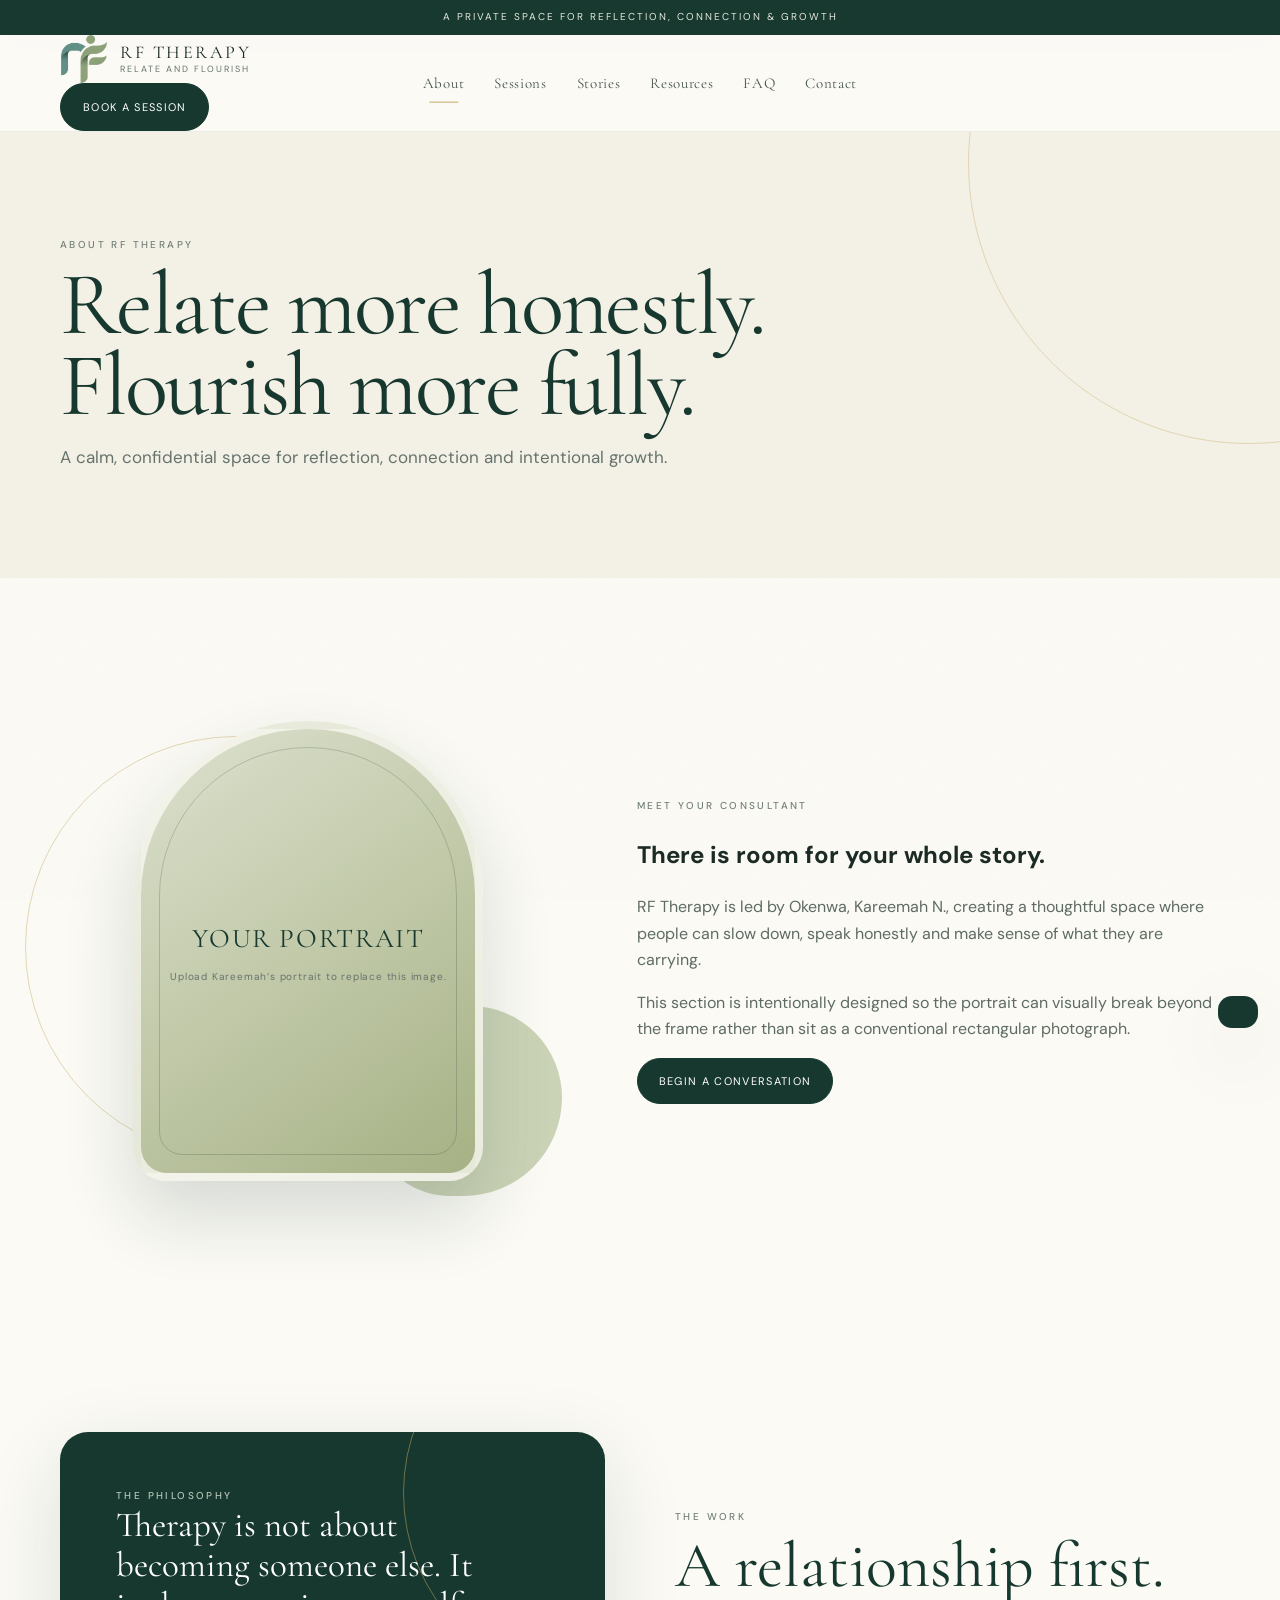
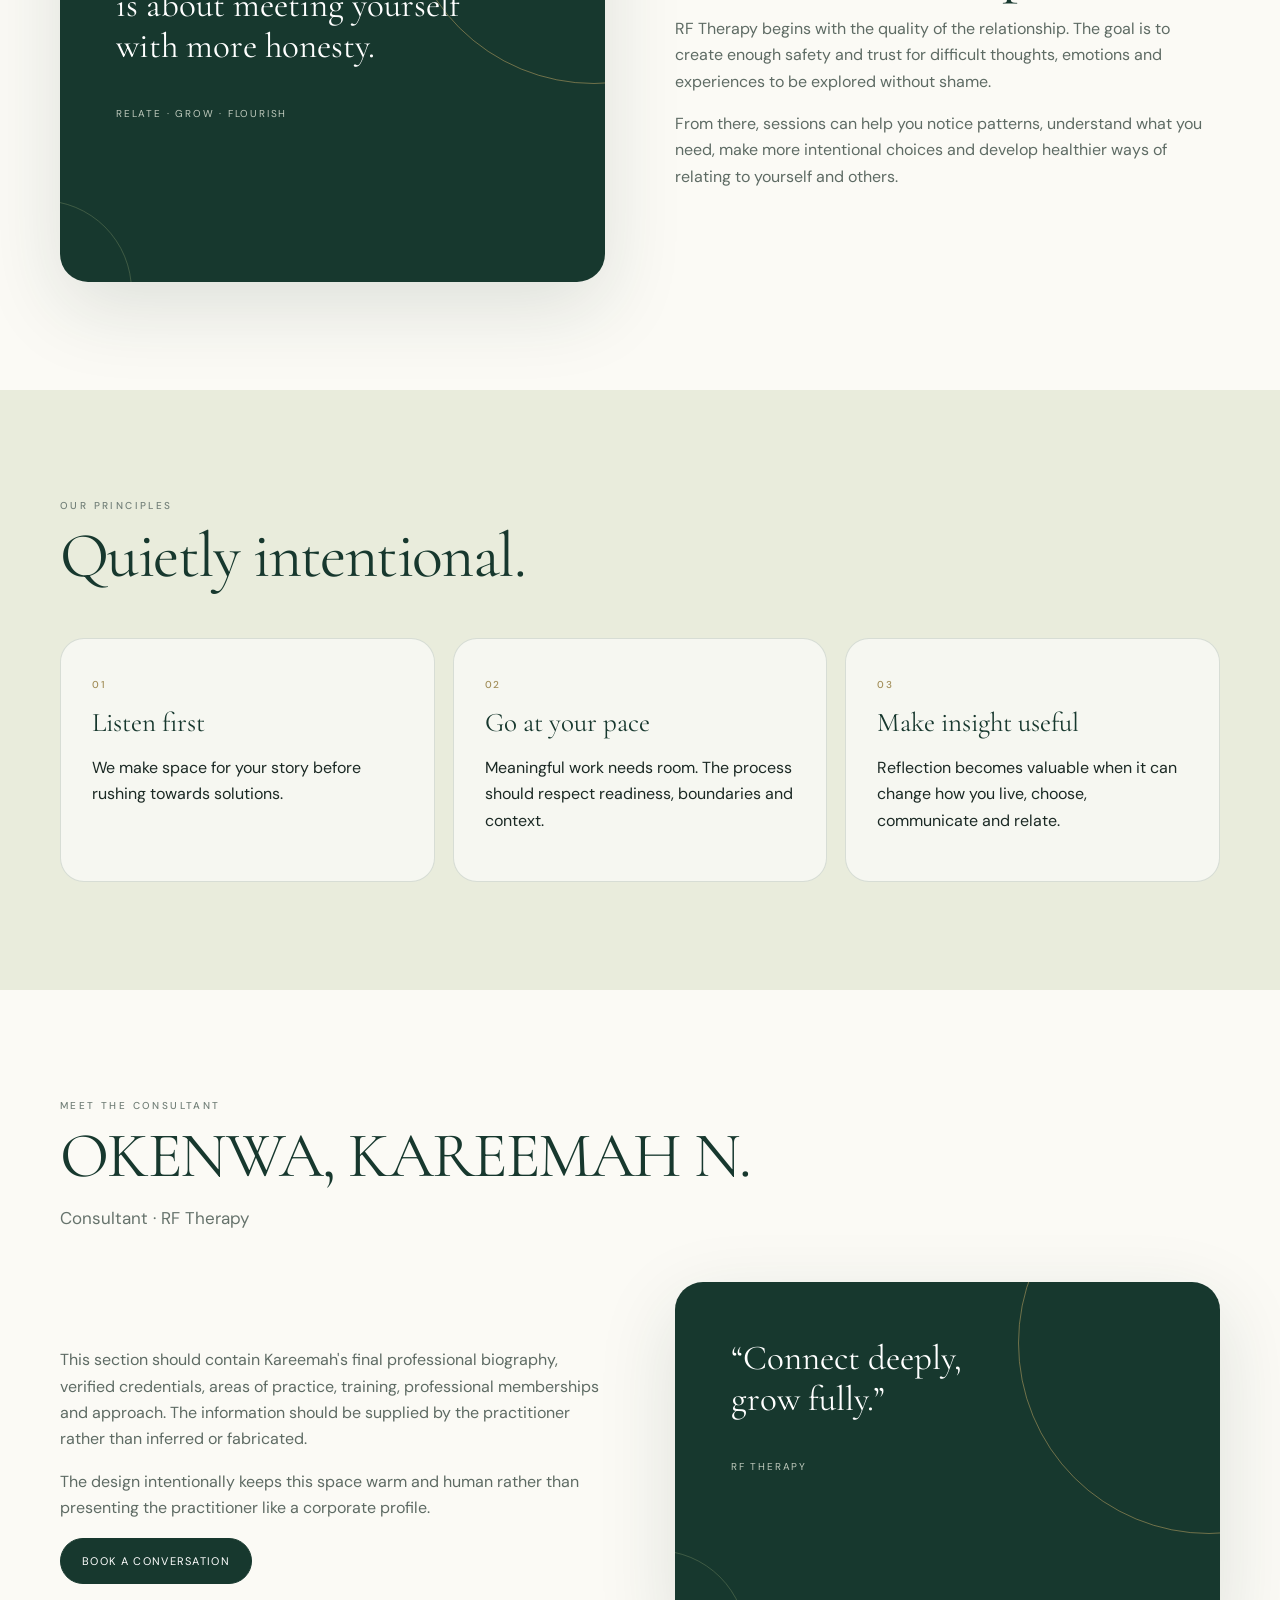
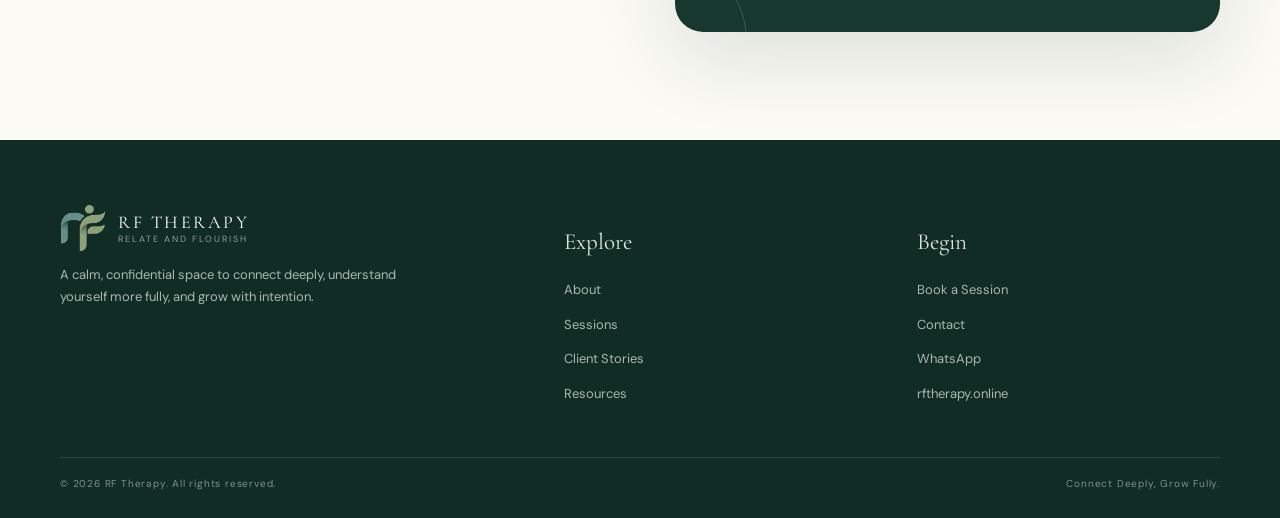
==== about.html @ 7dd2b364 "changed site from single page to multipage" ====
<!doctype html><html lang="en"><head><meta charset="utf-8"><meta name="viewport" content="width=device-width, initial-scale=1">
<meta name="description" content="RF Therapy — Relate & Flourish. A calm, confidential space to connect deeply and grow fully.">
<link rel="preconnect" href="https://fonts.googleapis.com"><link rel="preconnect" href="https://fonts.gstatic.com" crossorigin>
<link href="https://fonts.googleapis.com/css2?family=Cormorant+Garamond:wght@400;500;600&family=DM+Sans:wght@400;500;600&display=swap" rel="stylesheet">
<link rel="stylesheet" href="assets/styles.css"><title>About · RF Therapy</title></head><body><div class="announce">A private space for reflection, connection & growth</div>
<header class="site-header"><div class="wrap"><nav>
<a class="brand" href="index.html"><img src="assets/rf-mark.png" alt="RF Therapy mark"><div class="brand-copy">RF THERAPY<small>RELATE AND FLOURISH</small></div></a>
<div class="navlinks"><a href="about.html" class="active">About</a><a href="sessions.html" class="">Sessions</a><a href="stories.html" class="">Stories</a><a href="resources.html" class="">Resources</a><a href="faq.html" class="">FAQ</a><a href="contact.html" class="">Contact</a></div>
<a class="nav-cta" href="booking.html">Book a Session</a><button class="menu" onclick="document.getElementById('mobilePanel').classList.toggle('open')" aria-label="Menu">☰</button>
</nav></div><div class="mobile-panel" id="mobilePanel"><a href="about.html">About</a><a href="sessions.html">Sessions</a><a href="stories.html">Stories</a><a href="resources.html">Resources</a><a href="faq.html">FAQ</a><a href="contact.html">Contact</a><a href="booking.html"><strong>Book a Session →</strong></a></div></header>
<main>
<section class="page-hero"><div class="wrap"><div class="kicker">About RF Therapy</div><h1>Relate more honestly.<br>Flourish more fully.</h1><p>A calm, confidential space for reflection, connection and intentional growth.</p></div></section><section class="consultant-feature"><div class="wrap consultant-feature-grid"><div class="consultant-photo-wrap"><div class="consultant-photo-placeholder" aria-label="Consultant portrait placeholder"><div><span>YOUR PORTRAIT</span><small>Upload Kareemah’s portrait to replace this image.</small></div></div></div><div><div class="kicker">Meet your consultant</div><h2>There is room for your whole story.</h2><div class="bodycopy"><p>RF Therapy is led by Okenwa, Kareemah N., creating a thoughtful space where people can slow down, speak honestly and make sense of what they are carrying.</p><p>This section is intentionally designed so the portrait can visually break beyond the frame rather than sit as a conventional rectangular photograph.</p></div><a class="btn primary" href="booking.html">Begin a conversation</a></div></div></section>
<section><div class="wrap split"><div class="story-panel"><div class="kicker" style="color:#b8c5bb">The philosophy</div><div class="bigquote">Therapy is not about becoming someone else. It is about meeting yourself with more honesty.</div><div class="signature">RELATE · GROW · FLOURISH</div></div><div class="bodycopy"><div class="kicker">The work</div><h2 class="section-head" style="font:clamp(42px,5vw,64px)/.98 var(--serif);font-weight:400;color:var(--forest);margin:10px 0 18px">A relationship first.</h2><p>RF Therapy begins with the quality of the relationship. The goal is to create enough safety and trust for difficult thoughts, emotions and experiences to be explored without shame.</p><p>From there, sessions can help you notice patterns, understand what you need, make more intentional choices and develop healthier ways of relating to yourself and others.</p></div></div></section>
<section class="soft"><div class="wrap"><div class="section-head"><div class="kicker">Our principles</div><h2>Quietly intentional.</h2></div><div class="values"><div class="value"><span class="num">01</span><h3>Listen first</h3><p>We make space for your story before rushing towards solutions.</p></div><div class="value"><span class="num">02</span><h3>Go at your pace</h3><p>Meaningful work needs room. The process should respect readiness, boundaries and context.</p></div><div class="value"><span class="num">03</span><h3>Make insight useful</h3><p>Reflection becomes valuable when it can change how you live, choose, communicate and relate.</p></div></div></div></section>
<section><div class="wrap"><div class="section-head"><div class="kicker">Meet the consultant</div><h2>OKENWA, KAREEMAH N.</h2><p class="lead">Consultant · RF Therapy</p></div><div class="split"><div class="bodycopy"><p>This section should contain Kareemah's final professional biography, verified credentials, areas of practice, training, professional memberships and approach. The information should be supplied by the practitioner rather than inferred or fabricated.</p><p>The design intentionally keeps this space warm and human rather than presenting the practitioner like a corporate profile.</p><a class="btn primary" href="booking.html">Book a Conversation</a></div><div class="story-panel" style="min-height:350px"><div class="bigquote">“Connect deeply,<br>grow fully.”</div><div class="signature">RF THERAPY</div></div></div></div></section>
</main><footer class="footer"><div class="wrap footer-grid">
<div><a class="brand" href="index.html"><img src="assets/rf-mark.png" alt="" style="width:46px;height:46px"><div class="brand-copy">RF THERAPY<small>RELATE AND FLOURISH</small></div></a><p style="max-width:340px">A calm, confidential space to connect deeply, understand yourself more fully, and grow with intention.</p></div>
<div><h3>Explore</h3><p><a href="about.html">About</a></p><p><a href="sessions.html">Sessions</a></p><p><a href="stories.html">Client Stories</a></p><p><a href="resources.html">Resources</a></p></div>
<div><h3>Begin</h3><p><a href="booking.html">Book a Session</a></p><p><a href="contact.html">Contact</a></p><p><a href="https://wa.me/2348144134768">WhatsApp</a></p><p><a href="https://rftherapy.online">rftherapy.online</a></p></div>
</div><div class="wrap bottom"><span>© 2026 RF Therapy. All rights reserved.</span><span>Connect Deeply, Grow Fully.</span></div></footer>
<div class="toast" id="toast"></div>
<script>
function notify(msg){const t=document.getElementById('toast');t.textContent=msg;t.classList.add('show');setTimeout(()=>t.classList.remove('show'),5500)}
</script></body></html>
---- assets/styles.css ----
:root{
 --forest:#17382e; --forest-2:#234a3d; --teal:#4f938c; --olive:#9cab78; --olive-deep:#7f9163;
 --cream:#f3f0e6; --paper:#fbfaf5; --ink:#1b2924; --muted:#66736c; --gold:#c7aa67;
 --line:rgba(23,56,46,.14); --serif:"Cormorant Garamond", Georgia, serif;
 --sans:Inter, ui-sans-serif, system-ui, -apple-system, BlinkMacSystemFont,"Segoe UI",sans-serif;
 --shadow:0 25px 80px rgba(23,56,46,.13); --radius:28px;
}
*{box-sizing:border-box} html{scroll-behavior:smooth}
body{margin:0;background:var(--paper);color:var(--ink);font-family:var(--sans);line-height:1.65}
body:before{content:"";position:fixed;inset:0;pointer-events:none;opacity:.04;background-image:url("data:image/svg+xml,%3Csvg width='120' height='120' viewBox='0 0 120 120' xmlns='http://www.w3.org/2000/svg'%3E%3Cfilter id='n'%3E%3CfeTurbulence type='fractalNoise' baseFrequency='.75' numOctaves='2' stitchTiles='stitch'/%3E%3C/filter%3E%3Crect width='100%25' height='100%25' filter='url(%23n)' opacity='.55'/%3E%3C/svg%3E")}
a{color:inherit;text-decoration:none}.wrap{width:min(1160px,92%);margin:auto}
.announce{background:var(--forest);color:#e6eadf;text-align:center;font-size:10px;letter-spacing:.2em;text-transform:uppercase;padding:9px}
.site-header{position:sticky;top:0;z-index:50;background:rgba(251,250,245,.9);backdrop-filter:blur(18px);border-bottom:1px solid rgba(23,56,46,.07)}
.nav{height:78px;display:flex;align-items:center;justify-content:space-between;gap:30px}
.brand{display:flex;align-items:center;gap:12px}.brand img{width:45px;height:45px;object-fit:contain}.brand-copy{font-family:var(--serif);font-size:16px;letter-spacing:.16em;white-space:nowrap}.brand-copy small{display:block;font-family:var(--sans);font-size:9px;letter-spacing:.18em;color:var(--muted);margin-top:2px}
.navlinks{display:flex;align-items:center;gap:27px;font-size:12px;color:#516059}.navlinks a:hover{color:var(--forest)}
.nav-cta,.btn{display:inline-flex;align-items:center;justify-content:center;border-radius:999px;padding:13px 21px;font-size:11px;letter-spacing:.12em;text-transform:uppercase;transition:.25s}
.nav-cta,.btn.primary{background:var(--forest);color:#fff;border:1px solid var(--forest)}.btn.secondary{border:1px solid var(--forest);color:var(--forest)}
.btn.whatsapp{border:1px solid rgba(23,56,46,.3);background:#e6ead8;color:var(--forest)}
.btn:hover,.nav-cta:hover{transform:translateY(-2px);box-shadow:0 12px 28px rgba(23,56,46,.13)}
.menu{display:none;border:0;background:transparent;font-size:25px;color:var(--forest)}
.hero{min-height:760px;background:var(--cream);position:relative;overflow:hidden;display:flex;align-items:center}
.hero:before{content:"";position:absolute;width:700px;height:700px;border:1px solid rgba(199,170,103,.5);border-radius:50%;right:-260px;top:-220px}
.hero:after{content:"";position:absolute;width:540px;height:230px;border:1px solid rgba(127,145,99,.32);border-radius:50%;left:-290px;bottom:-120px;transform:rotate(-16deg)}
.hero-grid{display:grid;grid-template-columns:1fr .95fr;gap:75px;align-items:center;position:relative;z-index:2}
.eyebrow,.kicker{font-size:10px;letter-spacing:.24em;text-transform:uppercase;color:#738079}
.hero h1{font:clamp(62px,7vw,102px)/.88 var(--serif);font-weight:400;letter-spacing:-.055em;color:var(--forest);margin:18px 0 25px}
.hero p{max-width:580px;font-size:17px;color:#5e6a64;margin-bottom:30px}
.actions{display:flex;flex-wrap:wrap;gap:12px}.micro{font-size:11px;color:#7a857f;margin-top:17px}
.hero-visual{min-height:540px;position:relative;display:grid;place-items:center}
.hero-orb{width:min(490px,80vw);aspect-ratio:1;border-radius:50%;background:radial-gradient(circle at 34% 28%,#dfe4ce,#a6b183 70%,#899b6c);box-shadow:var(--shadow);position:relative}
.hero-orb:before{content:"";position:absolute;inset:32px;border:1px solid rgba(23,56,46,.25);border-radius:50%}
.hero-orb img{position:absolute;width:50%;height:55%;object-fit:contain;left:24%;top:22%;filter:drop-shadow(0 15px 18px rgba(23,56,46,.08))}
.hero-leaf{position:absolute;width:220px;right:2%;bottom:3%;opacity:.82}
.hero-leaf path{fill:none;stroke:var(--gold);stroke-width:1.15;stroke-linecap:round}
section{padding:108px 0}.soft{background:#e9ecdc}.dark{background:var(--forest);color:#fff}.section-head{max-width:720px;margin-bottom:50px}.section-head h2{font:clamp(42px,5vw,64px)/.98 var(--serif);font-weight:400;color:var(--forest);letter-spacing:-.035em;margin:10px 0 17px}.dark h2{color:#fff}.lead{font-size:17px;color:var(--muted)}
.split{display:grid;grid-template-columns:1fr 1fr;gap:70px;align-items:center}.story-panel{background:var(--forest);color:white;border-radius:var(--radius);padding:56px;min-height:450px;position:relative;overflow:hidden;box-shadow:var(--shadow)}
.story-panel:before{content:"";position:absolute;width:380px;height:380px;border:1px solid rgba(199,170,103,.5);border-radius:50%;right:-180px;top:-130px}.story-panel:after{content:"";position:absolute;width:180px;height:180px;border:1px solid rgba(155,172,120,.3);border-radius:50%;left:-110px;bottom:-100px}
.story-panel .bigquote{font:35px/1.15 var(--serif);max-width:500px;position:relative;z-index:2}.signature{margin-top:40px;font-size:10px;letter-spacing:.18em;text-transform:uppercase;color:#bfcabd}
.bodycopy p{color:#5e6b64}.bodycopy strong{color:var(--forest)}
.values,.cards,.stories,.resource-grid{display:grid;grid-template-columns:repeat(3,1fr);gap:18px}.value,.card,.resource{padding:31px;border:1px solid var(--line);border-radius:24px;background:rgba(255,255,255,.6)}.value h3,.card h3,.resource h3{font:27px var(--serif);font-weight:400;color:var(--forest);margin:10px 0 8px}.num{font-size:10px;letter-spacing:.18em;color:#a28e59}
.card{background:#fff;min-height:280px;transition:.25s}.card:hover,.resource:hover{transform:translateY(-4px);box-shadow:var(--shadow)}.card p,.resource p{font-size:14px;color:var(--muted)}.arrow{color:#9a8650;font-size:19px}
.process{display:grid;grid-template-columns:repeat(4,1fr);gap:25px}.step{border-top:1px solid var(--line);padding-top:20px}.step h3{font:25px var(--serif);color:var(--forest);margin:12px 0 6px}.step p{font-size:14px;color:var(--muted)}
.stories{grid-template-columns:1fr 1fr}.testimonial{background:var(--cream);padding:38px;border-radius:25px}.testimonial p{font:23px/1.35 var(--serif);color:var(--forest)}.testimonial small{font-size:10px;letter-spacing:.13em;text-transform:uppercase;color:#78847c}
.booking{display:grid;grid-template-columns:.85fr 1.15fr;gap:65px;background:var(--forest);border-radius:34px;padding:60px;overflow:hidden;position:relative}.booking:after{content:"";position:absolute;width:430px;height:430px;border:1px solid rgba(199,170,103,.32);border-radius:50%;right:-220px;bottom:-260px}.booking h2{color:white;font:clamp(42px,5vw,62px)/.98 var(--serif);font-weight:400;margin:12px 0 18px}.booking p{color:#c6d0c8}.form{display:grid;grid-template-columns:1fr 1fr;gap:13px;position:relative;z-index:2}.form label{font-size:9px;letter-spacing:.14em;text-transform:uppercase;color:#c7d0c7}.form .full{grid-column:1/-1}.form input,.form select,.form textarea{width:100%;margin-top:7px;border:0;border-radius:12px;background:#f6f3e8;padding:13px;color:var(--ink);font:14px var(--sans);outline:0}.form textarea{min-height:105px;resize:vertical}.form button{border:0;background:#c8b173;color:var(--forest);padding:14px 20px;border-radius:999px;text-transform:uppercase;letter-spacing:.1em;font-weight:700;cursor:pointer}.consent{font-size:10px!important;color:#94a59a!important;margin-top:10px}
.faq{max-width:850px}.faq details{border-top:1px solid var(--line);padding:21px 0}.faq details:last-child{border-bottom:1px solid var(--line)}summary{list-style:none;cursor:pointer;font:23px var(--serif);color:var(--forest)}summary::-webkit-details-marker{display:none}.faq p{color:var(--muted);max-width:720px}
.contact-grid{display:grid;grid-template-columns:1fr 1fr;gap:18px}.contact-card{background:#fff;padding:38px;border:1px solid var(--line);border-radius:24px}.contact-card h3{font:28px var(--serif);font-weight:400;color:var(--forest);margin:0 0 10px}.contact-card p{color:var(--muted)}
.footer{background:#102c24;color:#dfe6db;padding:65px 0 25px}.footer-grid{display:grid;grid-template-columns:1.5fr 1fr 1fr;gap:50px}.footer h3{font:23px var(--serif);font-weight:400}.footer p,.footer a{color:#aab8ae;font-size:13px}.footer .brand-copy{color:#fff}.footer .brand-copy small{color:#8e9f94}.bottom{border-top:1px solid rgba(255,255,255,.12);margin-top:40px;padding-top:18px;display:flex;justify-content:space-between;font-size:10px;letter-spacing:.08em;color:#819188}
.page-hero{background:var(--cream);padding:105px 0 90px;position:relative;overflow:hidden}.page-hero:after{content:"";position:absolute;width:560px;height:560px;border:1px solid rgba(199,170,103,.4);border-radius:50%;right:-250px;top:-250px}.page-hero h1{font:clamp(55px,7vw,92px)/.9 var(--serif);font-weight:400;color:var(--forest);max-width:900px;margin:12px 0}.page-hero p{max-width:650px;color:var(--muted);font-size:17px}
.resource-hero{background:var(--forest);color:white;padding:90px 0}.resource-hero h1{font:clamp(52px,6vw,82px)/.92 var(--serif);font-weight:400;margin:10px 0}.resource-hero p{color:#c6d1c9;max-width:650px}
.resource{background:#fff}.resource .tag{font-size:9px;letter-spacing:.16em;text-transform:uppercase;color:#8b7a4e}
.legal{max-width:820px}.legal h2{font:34px var(--serif);color:var(--forest);font-weight:400;margin-top:42px}.legal p,.legal li{color:var(--muted)}
.toast{position:fixed;right:22px;bottom:22px;background:var(--forest);color:white;padding:16px 20px;border-radius:14px;box-shadow:var(--shadow);transform:translateY(150px);transition:.3s;z-index:100;font-size:12px}.toast.show{transform:translateY(0)}
.mobile-panel{display:none}
@media(max-width:900px){
 .navlinks,.nav-cta{display:none}.menu{display:block}.nav{height:70px}.mobile-panel{position:absolute;top:70px;left:0;right:0;background:var(--paper);border-bottom:1px solid var(--line);padding:20px 4%;display:none}.mobile-panel.open{display:grid}.mobile-panel a{padding:12px 0;border-bottom:1px solid var(--line);font-size:13px}
 .hero{min-height:auto;padding:78px 0}.hero-grid,.split,.booking,.contact-grid{grid-template-columns:1fr}.hero-visual{min-height:430px}.values,.cards,.resource-grid{grid-template-columns:1fr}.process{grid-template-columns:1fr 1fr}.stories{grid-template-columns:1fr}.footer-grid{grid-template-columns:1fr}.form{grid-template-columns:1fr}.form .full{grid-column:auto}.booking{padding:38px 25px}.bottom{display:block}.bottom span{display:block;margin-top:8px}
}
@media(max-width:560px){section{padding:80px 0}.hero h1{font-size:58px}.hero-orb{width:330px}.process{grid-template-columns:1fr}.story-panel{padding:35px}.story-panel .bigquote{font-size:29px}.page-hero{padding:75px 0}.brand-copy{font-size:14px}.brand img{width:40px;height:40px}}


/* RF THERAPY — premium navigation and responsive refinement */
:root{
 --serif:"Cormorant Garamond", Georgia, serif;
 --sans:"DM Sans", Inter, ui-sans-serif, system-ui, sans-serif;
}
.site-header{z-index:100}
.nav{position:relative;height:84px;min-width:0}
.brand{flex:0 0 auto;position:relative;z-index:3}
.brand img{width:48px;height:48px}
.brand-copy{font-size:18px;letter-spacing:.14em;line-height:.9}
.brand-copy small{font-size:9px;letter-spacing:.22em;margin-top:5px}
.navlinks{position:absolute;left:50%;top:50%;transform:translate(-50%,-50%);display:flex;align-items:center;justify-content:center;gap:30px;white-space:nowrap;font-family:var(--serif);font-size:15px;letter-spacing:.045em;color:#46554e}
.navlinks a{position:relative;padding:8px 0;transition:color .2s ease}
.navlinks a:after{content:"";position:absolute;left:50%;bottom:0;width:0;height:1px;background:var(--gold);transform:translateX(-50%);transition:width .25s ease}
.navlinks a:hover:after,.navlinks a.active:after{width:70%}
.nav-cta,.btn{font-family:var(--sans)}
.nav-cta{margin-left:auto;position:relative;z-index:3;padding:14px 22px;font-size:11px}
.menu{position:relative;z-index:4}
.mobile-panel{font-family:var(--serif);font-size:18px;letter-spacing:.03em}
.mobile-panel a{font-size:17px}
.mobile-panel strong{font-family:var(--sans);font-size:11px;letter-spacing:.12em;text-transform:uppercase}

/* More editorial luxury without sacrificing readability */
.hero h1,.section-head h2,.booking h2,.page-hero h1,.resource-hero h1,.story-panel .bigquote,.value h3,.card h3,.resource h3,.step h3,.testimonial p,.faq summary,.contact-card h3,.footer h3{font-kerning:normal;text-wrap:balance}
.section-head h2,.page-hero h1,.resource-hero h1{letter-spacing:-.025em}
.kicker,.eyebrow,.num,.tag{font-family:var(--sans);font-weight:500}

@media(max-width:1050px) and (min-width:901px){
 .wrap{width:min(94%,1160px)}
 .navlinks{gap:19px;font-size:14px}
 .nav-cta{padding:12px 17px}
 .brand-copy{font-size:16px}
}
@media(max-width:900px){
 .nav{height:72px}
 .navlinks,.nav-cta{display:none}
 .brand img{width:43px;height:43px}
 .brand-copy{font-size:16px}
 .brand-copy small{font-size:8px}
 .menu{display:block;width:42px;height:42px;border:1px solid var(--line);border-radius:50%;font-size:0}
 .menu:before{content:"";display:block;width:16px;height:1px;background:var(--forest);margin:0 auto 5px;box-shadow:0 5px 0 var(--forest)}
 .mobile-panel{top:72px;padding:14px 5%;box-shadow:0 18px 35px rgba(23,56,46,.09)}
 .mobile-panel.open{display:grid;gap:0}
 .mobile-panel a{padding:15px 4px}
 .mobile-panel a:last-child{margin-top:8px;border:1px solid var(--forest);border-radius:999px;text-align:center;padding:13px}
 .hero{min-height:auto;padding:78px 0 70px}
 .hero-grid,.split,.booking,.contact-grid{grid-template-columns:1fr;gap:42px}
 .hero-visual{min-height:400px;order:2}
 .hero-orb{width:min(430px,82vw)}
 .values,.cards,.resource-grid{grid-template-columns:1fr 1fr}
 .process{grid-template-columns:1fr 1fr}
 .footer-grid{grid-template-columns:1fr 1fr}
}
@media(max-width:620px){
 .wrap{width:90%}
 section{padding:78px 0}
 .announce{font-size:8px;letter-spacing:.16em;padding:8px 12px}
 .hero{padding:65px 0 60px}
 .hero h1{font-size:clamp(54px,16vw,76px)}
 .hero p{font-size:16px}
 .actions{flex-direction:column;align-items:stretch}.actions .btn{text-align:center}
 .hero-visual{min-height:340px}.hero-orb{width:min(330px,82vw)}.hero-leaf{width:150px}
 .values,.cards,.resource-grid,.process,.stories,.footer-grid{grid-template-columns:1fr}
 .story-panel{padding:34px;min-height:380px}.story-panel .bigquote{font-size:29px}
 .booking{padding:36px 25px;border-radius:26px}.form{grid-template-columns:1fr}.form .full{grid-column:auto}
 .page-hero{padding:70px 0}.page-hero h1,.resource-hero h1{font-size:clamp(52px,15vw,72px)}
 .section-head h2{font-size:clamp(40px,12vw,56px)}
 .contact-card{padding:30px}
 .bottom{display:block}.bottom span{display:block;margin-top:8px}
}
@media(max-width:390px){.brand-copy{font-size:14px}.brand-copy small{font-size:7px}.brand img{width:39px;height:39px}.nav{height:66px}.mobile-panel{top:66px}}

.consultant-feature{background:var(--paper);overflow:hidden}
.consultant-feature-grid{display:grid;grid-template-columns:.92fr 1.08fr;gap:80px;align-items:center}
.consultant-photo-wrap{position:relative;min-height:530px;display:flex;align-items:center;justify-content:center}
.consultant-photo-wrap:before{content:"";position:absolute;width:420px;height:420px;border:1px solid rgba(199,170,103,.45);border-radius:50%;left:-35px;top:50px}
.consultant-photo-wrap:after{content:"";position:absolute;width:190px;height:190px;background:var(--olive);border-radius:48% 52% 56% 44%;right:-5px;bottom:20px;opacity:.5}
.consultant-photo-placeholder{width:min(350px,78%);height:460px;border-radius:180px 180px 35px 35px;background:linear-gradient(145deg,#dce1ce,#a6b184);box-shadow:0 35px 70px rgba(23,56,46,.16);position:relative;z-index:2;display:grid;place-items:center;overflow:hidden;border:8px solid rgba(251,250,245,.75)}
.consultant-photo-placeholder:before{content:"";position:absolute;inset:18px;border:1px solid rgba(23,56,46,.2);border-radius:160px 160px 25px 25px}
.consultant-photo-placeholder div{position:relative;text-align:center;color:var(--forest);padding:25px}.consultant-photo-placeholder span{display:block;font-family:var(--serif);font-size:27px;letter-spacing:.06em}.consultant-photo-placeholder small{display:block;font-size:10px;letter-spacing:.08em;color:#66736c;margin-top:8px}
@media(max-width:900px){.consultant-feature-grid{grid-template-columns:1fr;gap:35px}.consultant-photo-wrap{min-height:470px}.consultant-photo-placeholder{height:430px}}
@media(max-width:620px){.consultant-photo-wrap{min-height:410px}.consultant-photo-placeholder{height:390px;width:72%}.consultant-photo-wrap:before{width:320px;height:320px;left:-50px;top:35px}}
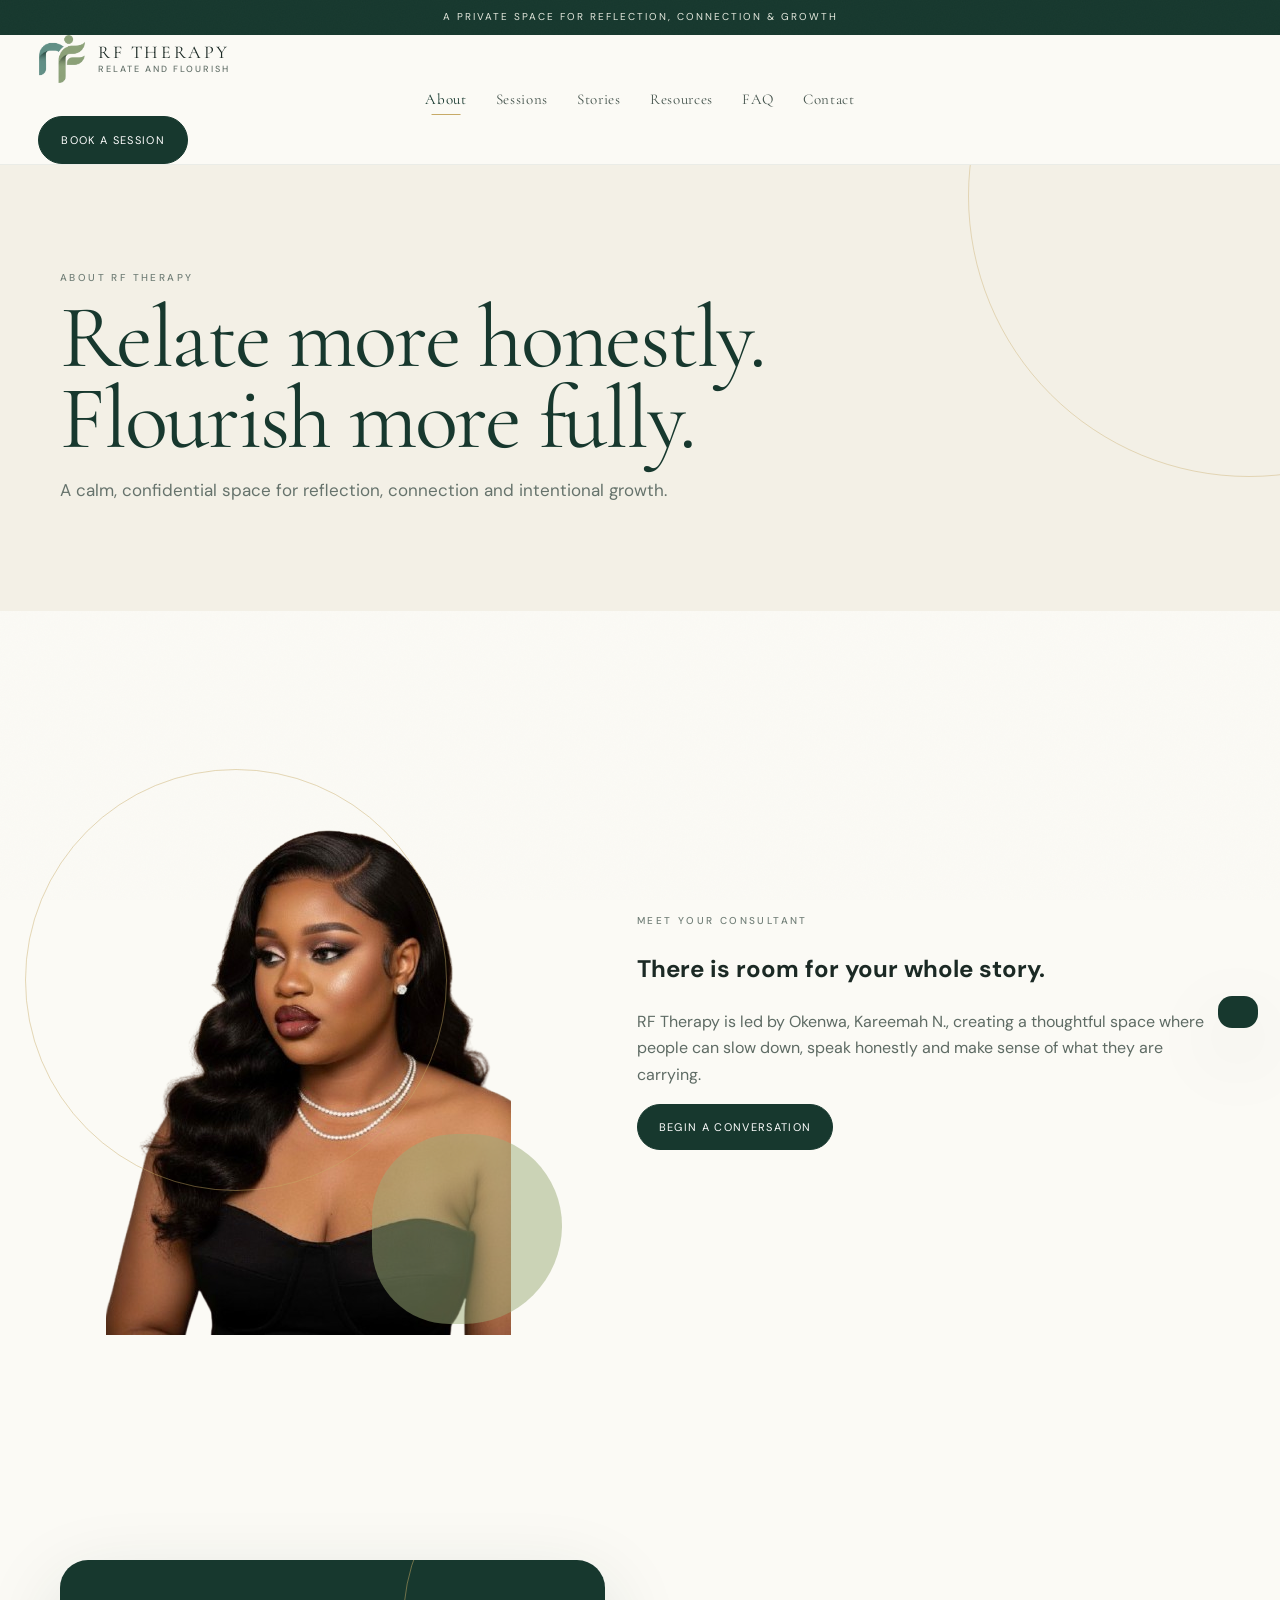
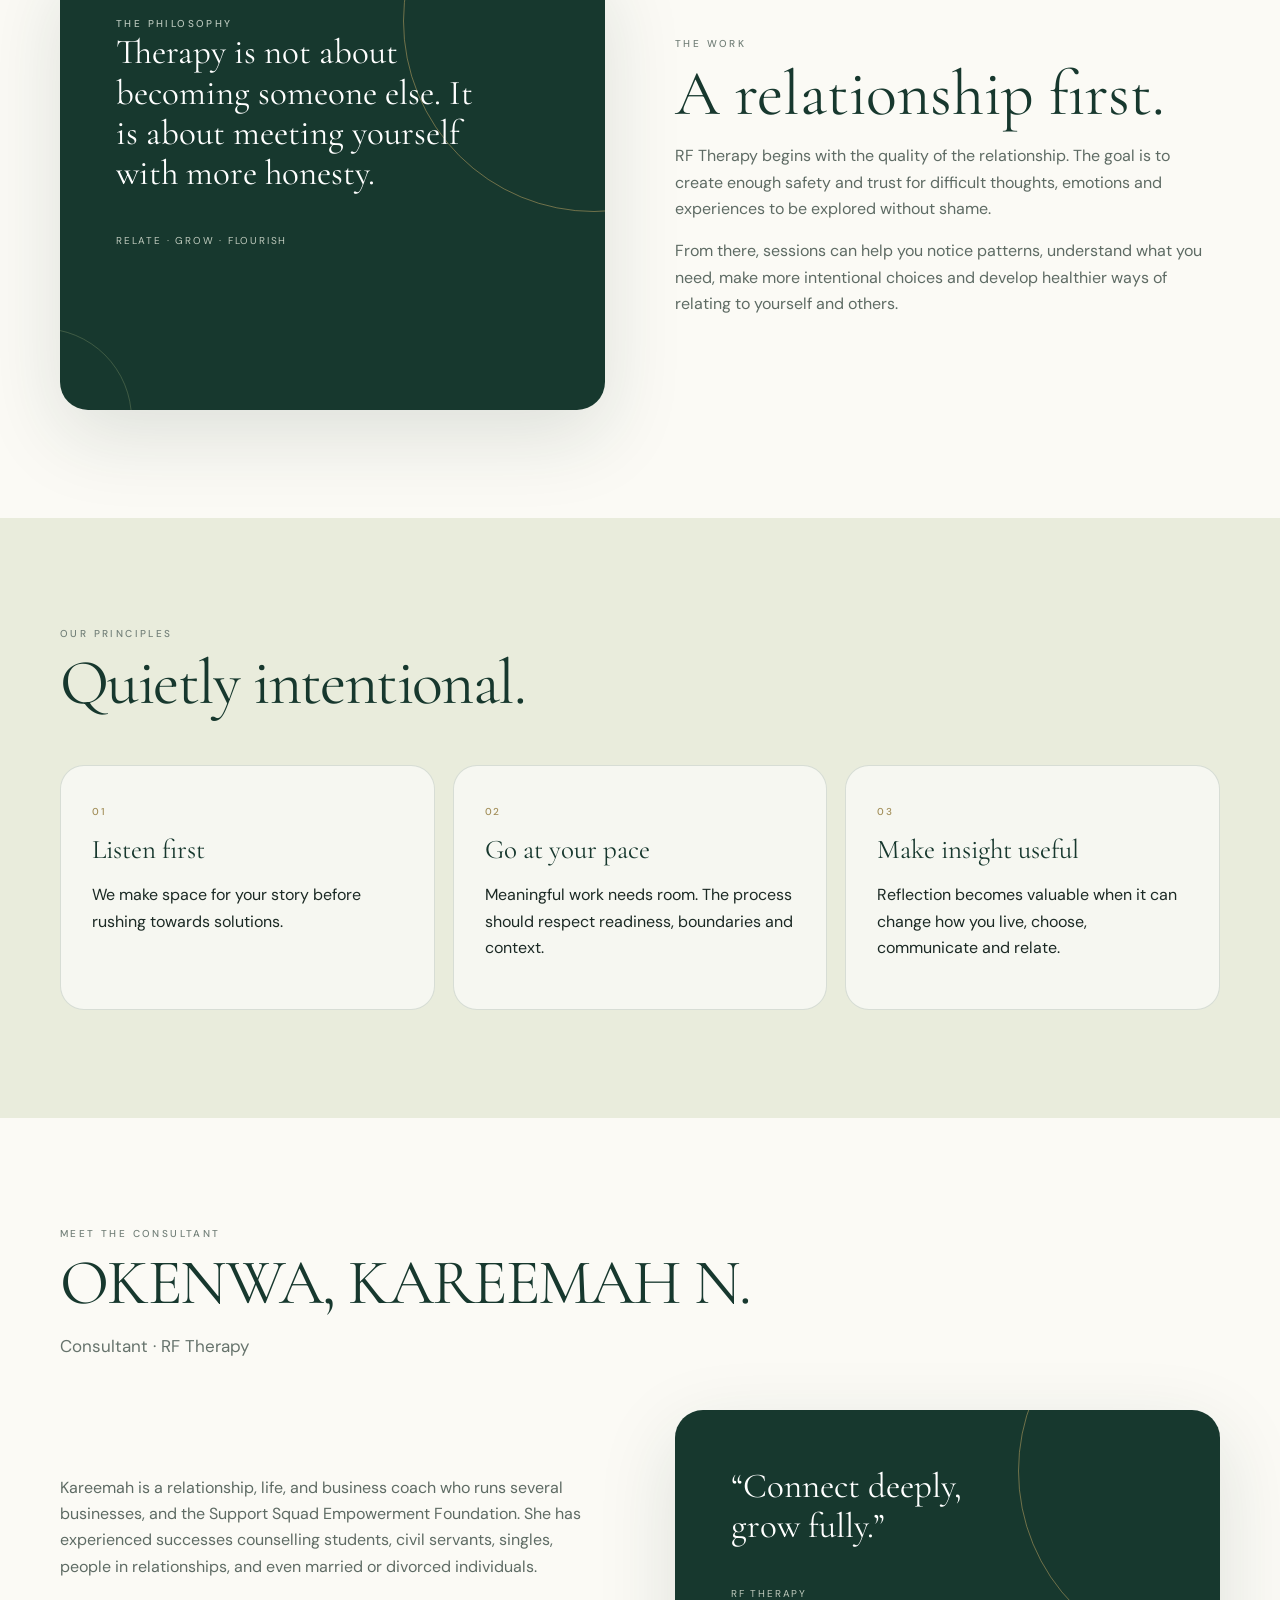
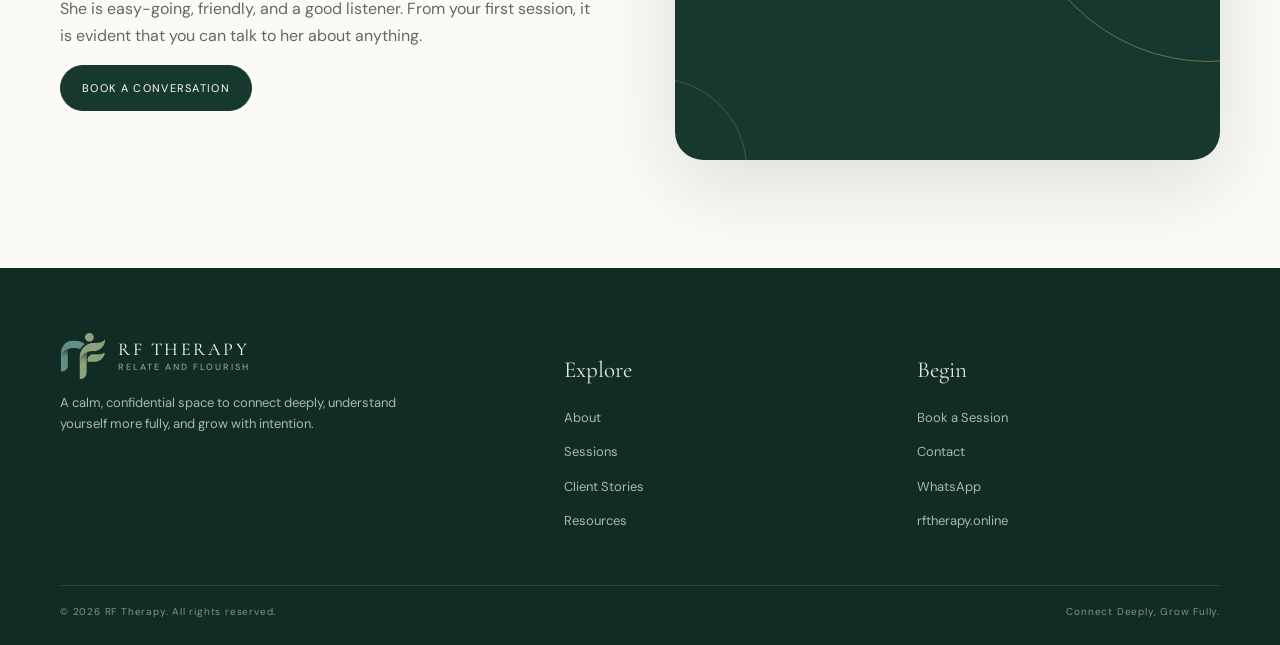
==== commit 7644f9e4: "upgraded site to version 2 - image, favicon, modified texts" ====
--- a/about.html
+++ b/about.html
@@ -1,24 +1,226 @@
-<!doctype html><html lang="en"><head><meta charset="utf-8"><meta name="viewport" content="width=device-width, initial-scale=1">
-<meta name="description" content="RF Therapy — Relate & Flourish. A calm, confidential space to connect deeply and grow fully.">
-<link rel="preconnect" href="https://fonts.googleapis.com"><link rel="preconnect" href="https://fonts.gstatic.com" crossorigin>
-<link href="https://fonts.googleapis.com/css2?family=Cormorant+Garamond:wght@400;500;600&family=DM+Sans:wght@400;500;600&display=swap" rel="stylesheet">
-<link rel="stylesheet" href="assets/styles.css"><title>About · RF Therapy</title></head><body><div class="announce">A private space for reflection, connection & growth</div>
-<header class="site-header"><div class="wrap"><nav>
-<a class="brand" href="index.html"><img src="assets/rf-mark.png" alt="RF Therapy mark"><div class="brand-copy">RF THERAPY<small>RELATE AND FLOURISH</small></div></a>
-<div class="navlinks"><a href="about.html" class="active">About</a><a href="sessions.html" class="">Sessions</a><a href="stories.html" class="">Stories</a><a href="resources.html" class="">Resources</a><a href="faq.html" class="">FAQ</a><a href="contact.html" class="">Contact</a></div>
-<a class="nav-cta" href="booking.html">Book a Session</a><button class="menu" onclick="document.getElementById('mobilePanel').classList.toggle('open')" aria-label="Menu">☰</button>
-</nav></div><div class="mobile-panel" id="mobilePanel"><a href="about.html">About</a><a href="sessions.html">Sessions</a><a href="stories.html">Stories</a><a href="resources.html">Resources</a><a href="faq.html">FAQ</a><a href="contact.html">Contact</a><a href="booking.html"><strong>Book a Session →</strong></a></div></header>
-<main>
-<section class="page-hero"><div class="wrap"><div class="kicker">About RF Therapy</div><h1>Relate more honestly.<br>Flourish more fully.</h1><p>A calm, confidential space for reflection, connection and intentional growth.</p></div></section><section class="consultant-feature"><div class="wrap consultant-feature-grid"><div class="consultant-photo-wrap"><div class="consultant-photo-placeholder" aria-label="Consultant portrait placeholder"><div><span>YOUR PORTRAIT</span><small>Upload Kareemah’s portrait to replace this image.</small></div></div></div><div><div class="kicker">Meet your consultant</div><h2>There is room for your whole story.</h2><div class="bodycopy"><p>RF Therapy is led by Okenwa, Kareemah N., creating a thoughtful space where people can slow down, speak honestly and make sense of what they are carrying.</p><p>This section is intentionally designed so the portrait can visually break beyond the frame rather than sit as a conventional rectangular photograph.</p></div><a class="btn primary" href="booking.html">Begin a conversation</a></div></div></section>
-<section><div class="wrap split"><div class="story-panel"><div class="kicker" style="color:#b8c5bb">The philosophy</div><div class="bigquote">Therapy is not about becoming someone else. It is about meeting yourself with more honesty.</div><div class="signature">RELATE · GROW · FLOURISH</div></div><div class="bodycopy"><div class="kicker">The work</div><h2 class="section-head" style="font:clamp(42px,5vw,64px)/.98 var(--serif);font-weight:400;color:var(--forest);margin:10px 0 18px">A relationship first.</h2><p>RF Therapy begins with the quality of the relationship. The goal is to create enough safety and trust for difficult thoughts, emotions and experiences to be explored without shame.</p><p>From there, sessions can help you notice patterns, understand what you need, make more intentional choices and develop healthier ways of relating to yourself and others.</p></div></div></section>
-<section class="soft"><div class="wrap"><div class="section-head"><div class="kicker">Our principles</div><h2>Quietly intentional.</h2></div><div class="values"><div class="value"><span class="num">01</span><h3>Listen first</h3><p>We make space for your story before rushing towards solutions.</p></div><div class="value"><span class="num">02</span><h3>Go at your pace</h3><p>Meaningful work needs room. The process should respect readiness, boundaries and context.</p></div><div class="value"><span class="num">03</span><h3>Make insight useful</h3><p>Reflection becomes valuable when it can change how you live, choose, communicate and relate.</p></div></div></div></section>
-<section><div class="wrap"><div class="section-head"><div class="kicker">Meet the consultant</div><h2>OKENWA, KAREEMAH N.</h2><p class="lead">Consultant · RF Therapy</p></div><div class="split"><div class="bodycopy"><p>This section should contain Kareemah's final professional biography, verified credentials, areas of practice, training, professional memberships and approach. The information should be supplied by the practitioner rather than inferred or fabricated.</p><p>The design intentionally keeps this space warm and human rather than presenting the practitioner like a corporate profile.</p><a class="btn primary" href="booking.html">Book a Conversation</a></div><div class="story-panel" style="min-height:350px"><div class="bigquote">“Connect deeply,<br>grow fully.”</div><div class="signature">RF THERAPY</div></div></div></div></section>
-</main><footer class="footer"><div class="wrap footer-grid">
-<div><a class="brand" href="index.html"><img src="assets/rf-mark.png" alt="" style="width:46px;height:46px"><div class="brand-copy">RF THERAPY<small>RELATE AND FLOURISH</small></div></a><p style="max-width:340px">A calm, confidential space to connect deeply, understand yourself more fully, and grow with intention.</p></div>
-<div><h3>Explore</h3><p><a href="about.html">About</a></p><p><a href="sessions.html">Sessions</a></p><p><a href="stories.html">Client Stories</a></p><p><a href="resources.html">Resources</a></p></div>
-<div><h3>Begin</h3><p><a href="booking.html">Book a Session</a></p><p><a href="contact.html">Contact</a></p><p><a href="https://wa.me/2348144134768">WhatsApp</a></p><p><a href="https://rftherapy.online">rftherapy.online</a></p></div>
-</div><div class="wrap bottom"><span>© 2026 RF Therapy. All rights reserved.</span><span>Connect Deeply, Grow Fully.</span></div></footer>
-<div class="toast" id="toast"></div>
-<script>
-function notify(msg){const t=document.getElementById('toast');t.textContent=msg;t.classList.add('show');setTimeout(()=>t.classList.remove('show'),5500)}
-</script></body></html>+<!doctype html>
+<html lang="en">
+    <head>
+        <meta charset="utf-8" />
+        <meta name="viewport" content="width=device-width, initial-scale=1" />
+        <meta
+            name="description"
+            content="RF Therapy — Relate & Flourish. A calm, confidential space to connect deeply and grow fully."
+        />
+        <link rel="preconnect" href="https://fonts.googleapis.com" />
+        <link rel="preconnect" href="https://fonts.gstatic.com" crossorigin />
+        <link
+            href="https://fonts.googleapis.com/css2?family=Cormorant+Garamond:wght@400;500;600&family=DM+Sans:wght@400;500;600&display=swap"
+            rel="stylesheet"
+        />
+        <link rel="icon" type="image/x-icon" href="assets/favicon.ico" />
+        <link rel="icon" type="image/png" sizes="512x512" href="assets/favicon.png" />
+        <link rel="apple-touch-icon" href="assets/favicon-512.png" />
+        <link rel="stylesheet" href="assets/styles.css" />
+        <title>About · RF Therapy</title>
+    </head>
+    <body>
+        <div class="announce">A private space for reflection, connection & growth</div>
+        <header class="site-header">
+            <div class="wrap">
+                <nav>
+                    <a class="brand" href="index.html"
+                        ><img src="assets/rf-mark.png" alt="RF Therapy mark" />
+                        <div class="brand-copy">RF THERAPY<small>RELATE AND FLOURISH</small></div></a
+                    >
+                    <div class="navlinks">
+                        <a href="about.html" class="active">About</a><a href="sessions.html" class="">Sessions</a
+                        ><a href="stories.html" class="">Stories</a><a href="resources.html" class="">Resources</a
+                        ><a href="faq.html" class="">FAQ</a><a href="contact.html" class="">Contact</a>
+                    </div>
+                    <a class="nav-cta" href="booking.html">Book a Session</a
+                    ><button
+                        class="menu"
+                        onclick="document.getElementById('mobilePanel').classList.toggle('open')"
+                        aria-label="Menu"
+                    >
+                        ☰
+                    </button>
+                </nav>
+            </div>
+            <div class="mobile-panel" id="mobilePanel">
+                <a href="about.html">About</a><a href="sessions.html">Sessions</a><a href="stories.html">Stories</a
+                ><a href="resources.html">Resources</a><a href="faq.html">FAQ</a><a href="contact.html">Contact</a
+                ><a href="booking.html"><strong>Book a Session →</strong></a>
+            </div>
+        </header>
+        <main>
+            <section class="page-hero">
+                <div class="wrap">
+                    <div class="kicker">About RF Therapy</div>
+                    <h1>Relate more honestly.<br />Flourish more fully.</h1>
+                    <p>A calm, confidential space for reflection, connection and intentional growth.</p>
+                </div>
+            </section>
+            <section class="consultant-feature">
+                <div class="wrap consultant-feature-grid">
+                    <div class="consultant-photo-wrap">
+                        <div class="consultant-photo-frame">
+                            <img
+                                src="assets/kareemah-1-no-bg.png"
+                                alt="Okenwa, Kareemah N. — Consultant at RF Therapy"
+                                class="consultant-photo"
+                            >
+                        </div>
+                    </div>
+                    <div>
+                        <div class="kicker">Meet your consultant</div>
+                        <h2>There is room for your whole story.</h2>
+                        <div class="bodycopy">
+                            <p>
+                                RF Therapy is led by Okenwa, Kareemah N., creating a thoughtful space where people can
+                                slow down, speak honestly and make sense of what they are carrying.
+                            </p>
+                            <!-- <p>
+                                This section is intentionally designed so the portrait can visually break beyond the
+                                frame rather than sit as a conventional rectangular photograph.
+                            </p> -->
+                        </div>
+                        <a class="btn primary" href="booking.html">Begin a conversation</a>
+                    </div>
+                </div>
+            </section>
+            <section>
+                <div class="wrap split">
+                    <div class="story-panel">
+                        <div class="kicker" style="color: #b8c5bb">The philosophy</div>
+                        <div class="bigquote">
+                            Therapy is not about becoming someone else. It is about meeting yourself with more honesty.
+                        </div>
+                        <div class="signature">RELATE · GROW · FLOURISH</div>
+                    </div>
+                    <div class="bodycopy">
+                        <div class="kicker">The work</div>
+                        <h2
+                            class="section-head"
+                            style="
+                                font: clamp(42px, 5vw, 64px) / 0.98 var(--serif);
+                                font-weight: 400;
+                                color: var(--forest);
+                                margin: 10px 0 18px;
+                            "
+                        >
+                            A relationship first.
+                        </h2>
+                        <p>
+                            RF Therapy begins with the quality of the relationship. The goal is to create enough safety
+                            and trust for difficult thoughts, emotions and experiences to be explored without shame.
+                        </p>
+                        <p>
+                            From there, sessions can help you notice patterns, understand what you need, make more
+                            intentional choices and develop healthier ways of relating to yourself and others.
+                        </p>
+                    </div>
+                </div>
+            </section>
+            <section class="soft">
+                <div class="wrap">
+                    <div class="section-head">
+                        <div class="kicker">Our principles</div>
+                        <h2>Quietly intentional.</h2>
+                    </div>
+                    <div class="values">
+                        <div class="value">
+                            <span class="num">01</span>
+                            <h3>Listen first</h3>
+                            <p>We make space for your story before rushing towards solutions.</p>
+                        </div>
+                        <div class="value">
+                            <span class="num">02</span>
+                            <h3>Go at your pace</h3>
+                            <p>
+                                Meaningful work needs room. The process should respect readiness, boundaries and
+                                context.
+                            </p>
+                        </div>
+                        <div class="value">
+                            <span class="num">03</span>
+                            <h3>Make insight useful</h3>
+                            <p>
+                                Reflection becomes valuable when it can change how you live, choose, communicate and
+                                relate.
+                            </p>
+                        </div>
+                    </div>
+                </div>
+            </section>
+            <section>
+                <div class="wrap">
+                    <div class="section-head">
+                        <div class="kicker">Meet the consultant</div>
+                        <h2>OKENWA, KAREEMAH N.</h2>
+                        <p class="lead">Consultant · RF Therapy</p>
+                    </div>
+                    <div class="split">
+                        <div class="bodycopy">
+                            <p>
+                                Kareemah is a relationship, life, and business coach who runs several businesses, and the <a href="https://ssef.foundation">Support Squad Empowerment Foundation</a>.
+                                She has experienced successes counselling students, civil servants, singles, people in relationships, and even married or divorced individuals.<br />
+                            </p>
+                            <p>
+                                She is easy-going, friendly, and a good listener. From your first session, it is evident that you can talk to her about anything.<br />
+                            </p>
+                            <a class="btn primary" href="booking.html">Book a Conversation</a>
+                        </div>
+                        <div class="story-panel" style="min-height: 350px">
+                            <div class="bigquote">“Connect deeply,<br />grow fully.”</div>
+                            <div class="signature">RF THERAPY</div>
+                        </div>
+                    </div>
+                </div>
+            </section>
+        </main>
+        <footer class="footer">
+            <div class="wrap footer-grid">
+                <div>
+                    <a class="brand" href="index.html"
+                        ><img src="assets/rf-mark.png" alt="" style="width: 46px; height: 46px" />
+                        <div class="brand-copy">RF THERAPY<small>RELATE AND FLOURISH</small></div></a
+                    >
+                    <p style="max-width: 340px">
+                        A calm, confidential space to connect deeply, understand yourself more fully, and grow with
+                        intention.
+                    </p>
+                </div>
+                <div>
+                    <h3>Explore</h3>
+                    <p><a href="about.html">About</a></p>
+                    <p><a href="sessions.html">Sessions</a></p>
+                    <p><a href="stories.html">Client Stories</a></p>
+                    <p><a href="resources.html">Resources</a></p>
+                </div>
+                <div>
+                    <h3>Begin</h3>
+                    <p><a href="booking.html">Book a Session</a></p>
+                    <p><a href="contact.html">Contact</a></p>
+                    <p><a href="https://wa.me/2348144134768">WhatsApp</a></p>
+                    <p><a href="https://rftherapy.online">rftherapy.online</a></p>
+                </div>
+            </div>
+            <div class="wrap bottom">
+                <span>© 2026 RF Therapy. All rights reserved.</span><span>Connect Deeply, Grow Fully.</span>
+            </div>
+        </footer>
+        <div class="toast" id="toast"></div>
+        <script>
+            function notify(msg) {
+                const t = document.getElementById("toast");
+                t.textContent = msg;
+                t.classList.add("show");
+                setTimeout(() => t.classList.remove("show"), 5500);
+            }
+        </script>
+        <script>
+            document
+                .querySelectorAll("#mobilePanel a")
+                .forEach((a) =>
+                    a.addEventListener("click", () => document.getElementById("mobilePanel").classList.remove("open"))
+                );
+        </script>
+    </body>
+</html>
--- a/assets/styles.css
+++ b/assets/styles.css
@@ -60,61 +60,59 @@
 @media(max-width:560px){section{padding:80px 0}.hero h1{font-size:58px}.hero-orb{width:330px}.process{grid-template-columns:1fr}.story-panel{padding:35px}.story-panel .bigquote{font-size:29px}.page-hero{padding:75px 0}.brand-copy{font-size:14px}.brand img{width:40px;height:40px}}
 
 
-/* RF THERAPY — premium navigation and responsive refinement */
+/* RF THERAPY — navigation system */
 :root{
  --serif:"Cormorant Garamond", Georgia, serif;
  --sans:"DM Sans", Inter, ui-sans-serif, system-ui, sans-serif;
 }
-.site-header{z-index:100}
-.nav{position:relative;height:84px;min-width:0}
-.brand{flex:0 0 auto;position:relative;z-index:3}
-.brand img{width:48px;height:48px}
-.brand-copy{font-size:18px;letter-spacing:.14em;line-height:.9}
-.brand-copy small{font-size:9px;letter-spacing:.22em;margin-top:5px}
-.navlinks{position:absolute;left:50%;top:50%;transform:translate(-50%,-50%);display:flex;align-items:center;justify-content:center;gap:30px;white-space:nowrap;font-family:var(--serif);font-size:15px;letter-spacing:.045em;color:#46554e}
-.navlinks a{position:relative;padding:8px 0;transition:color .2s ease}
-.navlinks a:after{content:"";position:absolute;left:50%;bottom:0;width:0;height:1px;background:var(--gold);transform:translateX(-50%);transition:width .25s ease}
+.site-header{position:sticky;top:0;z-index:100;background:rgba(251,250,245,.94);backdrop-filter:blur(18px);border-bottom:1px solid rgba(23,56,46,.07)}
+.site-header .wrap{width:min(1280px,94%)}
+.nav{position:relative;display:grid;grid-template-columns:minmax(250px,1fr) auto minmax(170px,1fr);align-items:center;gap:28px;height:84px;min-width:0}
+.brand{display:flex;align-items:center;gap:12px;min-width:0;justify-self:start;position:relative;z-index:3}
+.brand img{width:48px;height:48px;object-fit:contain;flex:0 0 auto}
+.brand-copy{font-family:var(--serif);font-size:18px;line-height:.92;letter-spacing:.14em;white-space:nowrap}
+.brand-copy small{display:block;font-family:var(--sans);font-size:9px;font-weight:500;letter-spacing:.22em;color:var(--muted);margin-top:5px}
+.navlinks{display:flex;align-items:center;justify-content:center;gap:29px;white-space:nowrap;font-family:var(--serif);font-size:15px;line-height:1;letter-spacing:.045em;color:#46554e;justify-self:center}
+.navlinks a{position:relative;padding:9px 0;transition:color .2s ease}
+.navlinks a:after{content:"";position:absolute;left:50%;bottom:1px;width:0;height:1px;background:var(--gold);transform:translateX(-50%);transition:width .25s ease}
+.navlinks a:hover,.navlinks a.active{color:var(--forest)}
 .navlinks a:hover:after,.navlinks a.active:after{width:70%}
-.nav-cta,.btn{font-family:var(--sans)}
-.nav-cta{margin-left:auto;position:relative;z-index:3;padding:14px 22px;font-size:11px}
-.menu{position:relative;z-index:4}
-.mobile-panel{font-family:var(--serif);font-size:18px;letter-spacing:.03em}
-.mobile-panel a{font-size:17px}
-.mobile-panel strong{font-family:var(--sans);font-size:11px;letter-spacing:.12em;text-transform:uppercase}
+.nav-cta{justify-self:end;position:relative;z-index:3;font-family:var(--sans);padding:14px 22px!important;font-size:11px!important;white-space:nowrap}
+.menu{display:none;border:0;background:transparent;color:var(--forest);cursor:pointer}
+.mobile-panel{display:none}
 
-/* More editorial luxury without sacrificing readability */
+/* Editorial luxury, kept readable */
 .hero h1,.section-head h2,.booking h2,.page-hero h1,.resource-hero h1,.story-panel .bigquote,.value h3,.card h3,.resource h3,.step h3,.testimonial p,.faq summary,.contact-card h3,.footer h3{font-kerning:normal;text-wrap:balance}
 .section-head h2,.page-hero h1,.resource-hero h1{letter-spacing:-.025em}
 .kicker,.eyebrow,.num,.tag{font-family:var(--sans);font-weight:500}
 
-@media(max-width:1050px) and (min-width:901px){
- .wrap{width:min(94%,1160px)}
+@media(max-width:1120px) and (min-width:901px){
+ .site-header .wrap{width:95%}
+ .nav{grid-template-columns:minmax(225px,1fr) auto minmax(155px,1fr);gap:16px}
  .navlinks{gap:19px;font-size:14px}
- .nav-cta{padding:12px 17px}
+ .nav-cta{padding:12px 16px!important}
  .brand-copy{font-size:16px}
 }
 @media(max-width:900px){
- .nav{height:72px}
+ nav{height:72px;display:flex;justify-content:space-between;gap:15px}
  .navlinks,.nav-cta{display:none}
  .brand img{width:43px;height:43px}
  .brand-copy{font-size:16px}
  .brand-copy small{font-size:8px}
- .menu{display:block;width:42px;height:42px;border:1px solid var(--line);border-radius:50%;font-size:0}
- .menu:before{content:"";display:block;width:16px;height:1px;background:var(--forest);margin:0 auto 5px;box-shadow:0 5px 0 var(--forest)}
- .mobile-panel{top:72px;padding:14px 5%;box-shadow:0 18px 35px rgba(23,56,46,.09)}
+ .menu{display:flex;place-items:center;font-size:0;justify-self:end;position:relative;z-index:4}
+ .menu:before{content:"";display:block;width:16px;height:1px;background:var(--forest);box-shadow:0 5px 0 var(--forest);transition:.2s}
+ .mobile-panel{position:absolute;top:72px;left:0;right:0;background:rgba(251,250,245,.98);border-bottom:1px solid var(--line);padding:14px 5%;box-shadow:0 18px 35px rgba(23,56,46,.09);font-family:var(--serif);font-size:18px;letter-spacing:.03em}
  .mobile-panel.open{display:grid;gap:0}
- .mobile-panel a{padding:15px 4px}
- .mobile-panel a:last-child{margin-top:8px;border:1px solid var(--forest);border-radius:999px;text-align:center;padding:13px}
- .hero{min-height:auto;padding:78px 0 70px}
+ .mobile-panel a{padding:15px 4px;border-bottom:1px solid var(--line);font-size:17px}
+ .mobile-panel a:last-child{margin-top:8px;border:1px solid var(--forest);border-radius:999px;text-align:center;padding:13px;font-family:var(--sans);font-size:11px;letter-spacing:.12em;text-transform:uppercase}
  .hero-grid,.split,.booking,.contact-grid{grid-template-columns:1fr;gap:42px}
  .hero-visual{min-height:400px;order:2}
- .hero-orb{width:min(430px,82vw)}
  .values,.cards,.resource-grid{grid-template-columns:1fr 1fr}
  .process{grid-template-columns:1fr 1fr}
  .footer-grid{grid-template-columns:1fr 1fr}
 }
 @media(max-width:620px){
- .wrap{width:90%}
+ .site-header .wrap{width:90%}
  section{padding:78px 0}
  .announce{font-size:8px;letter-spacing:.16em;padding:8px 12px}
  .hero{padding:65px 0 60px}
@@ -130,7 +128,9 @@
  .contact-card{padding:30px}
  .bottom{display:block}.bottom span{display:block;margin-top:8px}
 }
-@media(max-width:390px){.brand-copy{font-size:14px}.brand-copy small{font-size:7px}.brand img{width:39px;height:39px}.nav{height:66px}.mobile-panel{top:66px}}
+@media(max-width:390px){
+ .brand-copy{font-size:14px}.brand-copy small{font-size:7px}.brand img{width:39px;height:39px}.nav{height:66px}.mobile-panel{top:66px}
+}
 
 .consultant-feature{background:var(--paper);overflow:hidden}
 .consultant-feature-grid{display:grid;grid-template-columns:.92fr 1.08fr;gap:80px;align-items:center}
@@ -142,3 +142,36 @@
 .consultant-photo-placeholder div{position:relative;text-align:center;color:var(--forest);padding:25px}.consultant-photo-placeholder span{display:block;font-family:var(--serif);font-size:27px;letter-spacing:.06em}.consultant-photo-placeholder small{display:block;font-size:10px;letter-spacing:.08em;color:#66736c;margin-top:8px}
 @media(max-width:900px){.consultant-feature-grid{grid-template-columns:1fr;gap:35px}.consultant-photo-wrap{min-height:470px}.consultant-photo-placeholder{height:430px}}
 @media(max-width:620px){.consultant-photo-wrap{min-height:410px}.consultant-photo-placeholder{height:390px;width:72%}.consultant-photo-wrap:before{width:320px;height:320px;left:-50px;top:35px}}
+
+
+
+.journal-filters {
+    display: flex;
+    margin-bottom: 10px;
+}
+
+.journal-filters button {
+    background: #e9ecdc;
+    color: #1b2924;
+    padding: 15px;
+    border: none;
+    margin-right: 1px;
+    cursor: pointer;
+}
+
+.journal-filters button:hover {
+    background: #1b2924;
+    color: #e9ecdc;
+}
+
+.journal-filters button:nth-of-type(4){
+    border-top-right-radius: 20px;
+}
+
+.journal-filters button:nth-of-type(1){
+    border-top-left-radius: 20px;
+}
+
+.resource-grid .resource {
+    border-top-left-radius: 0;
+}
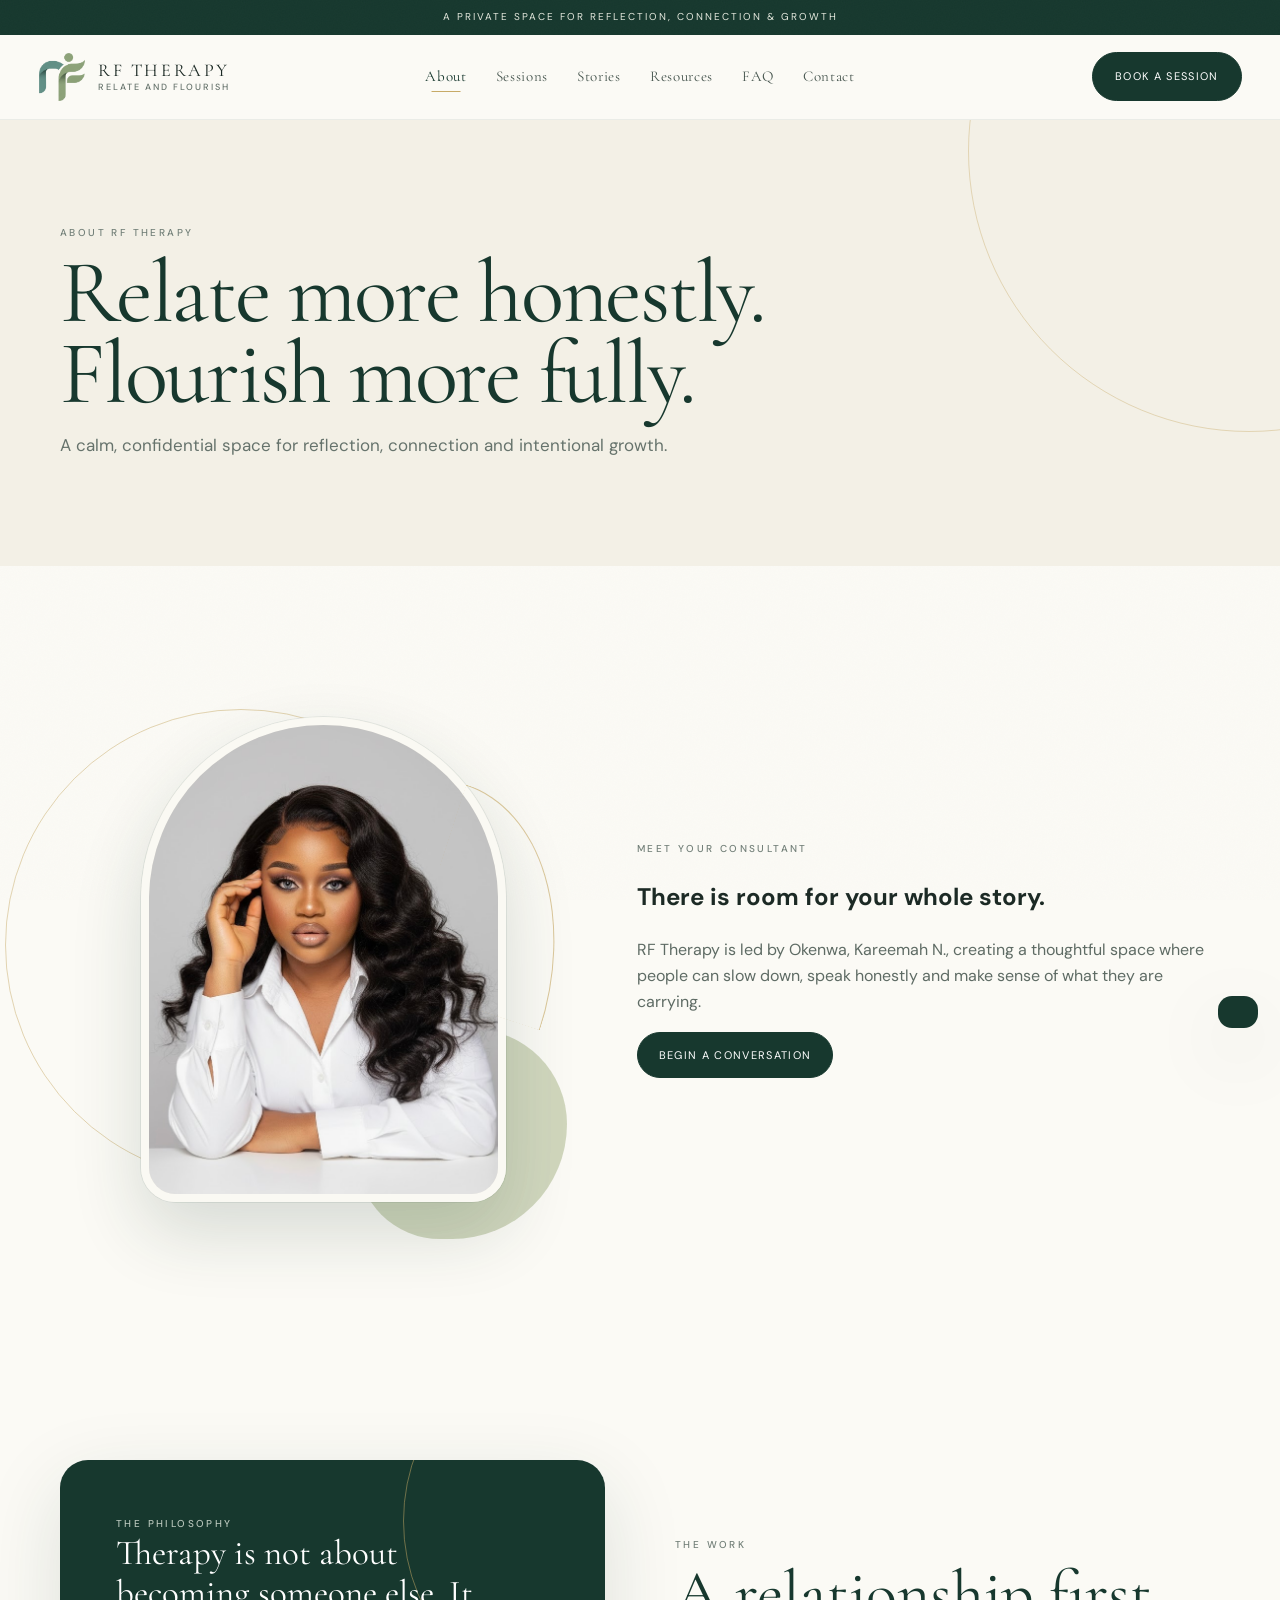
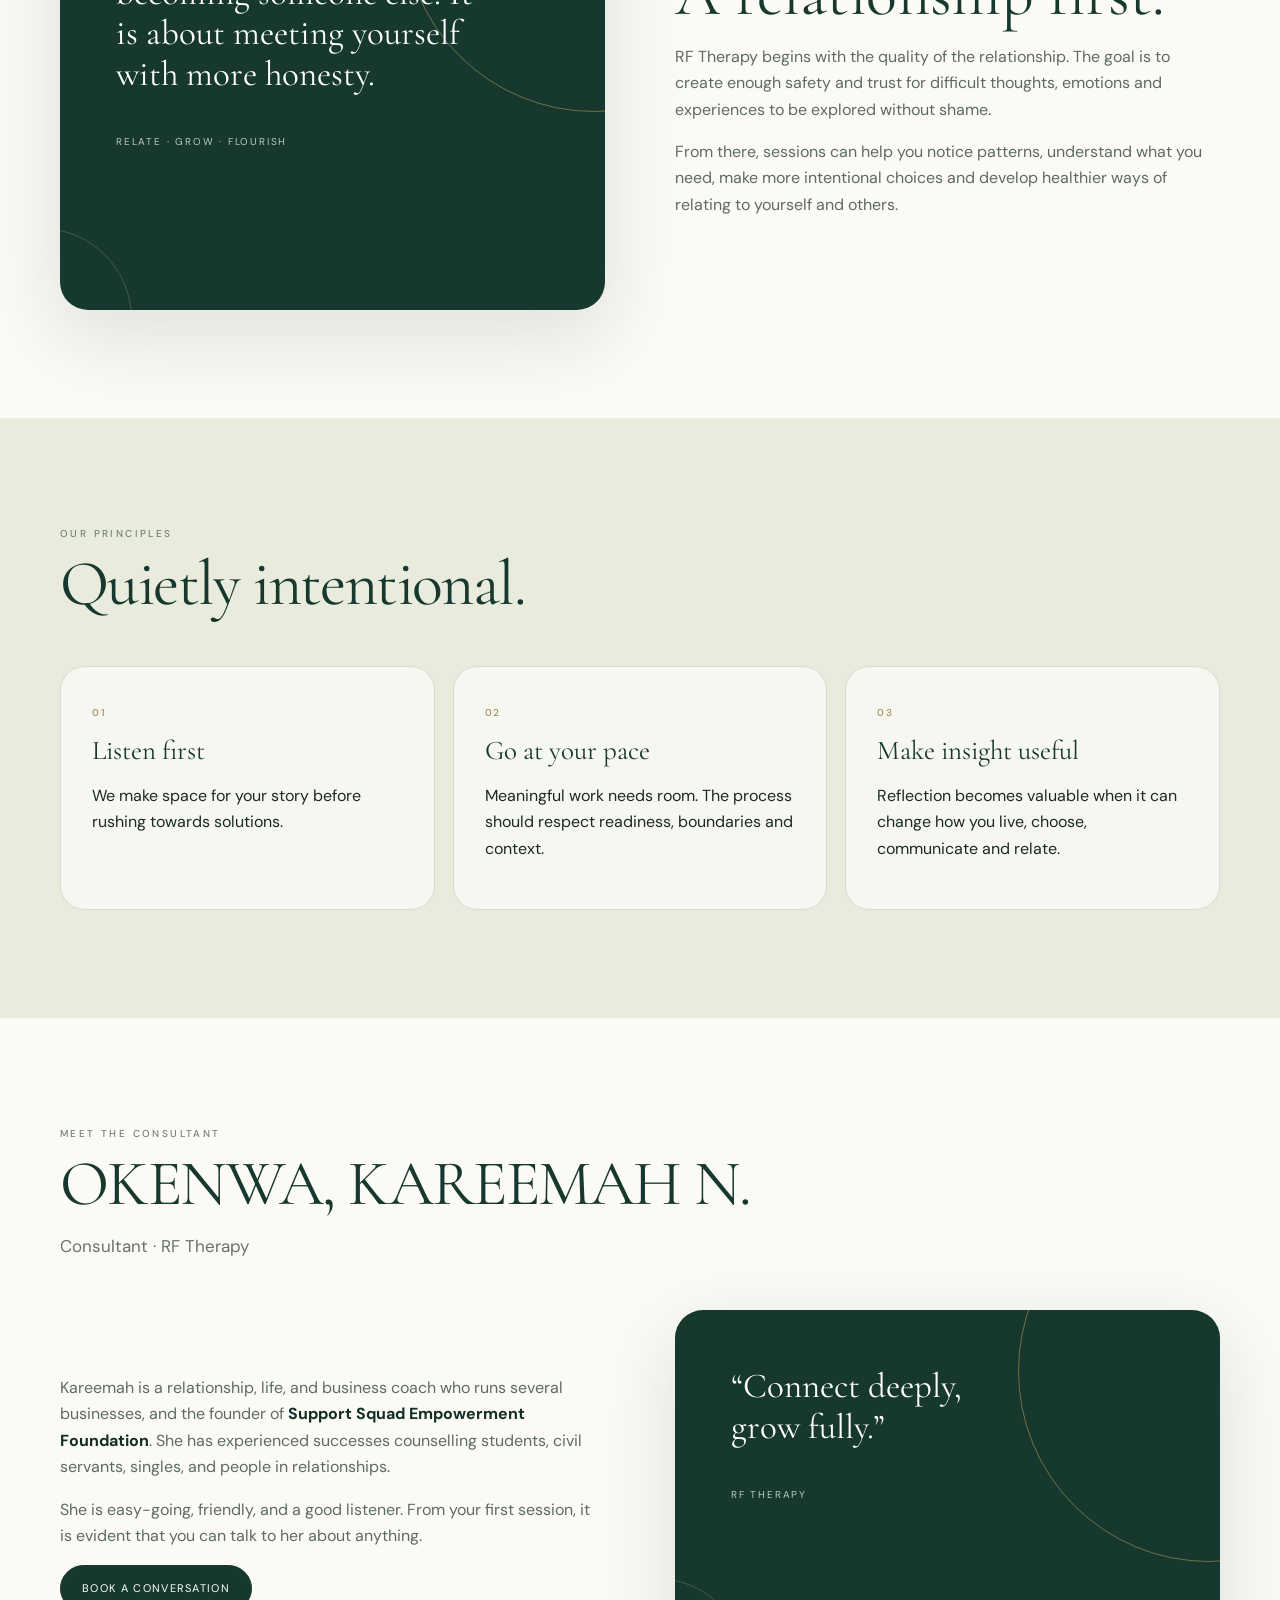
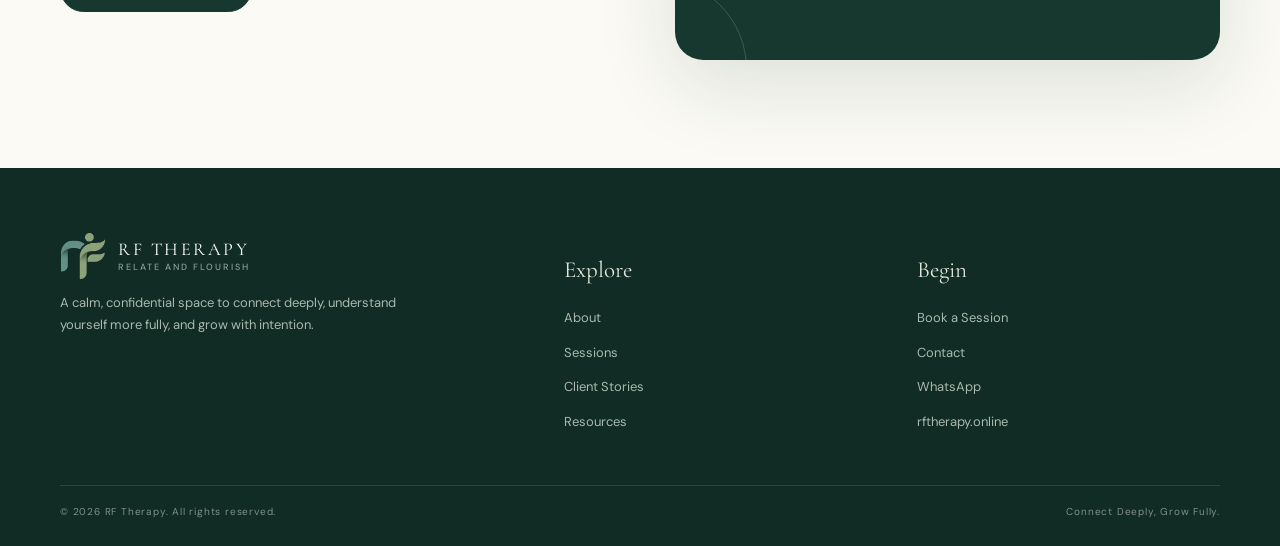
==== commit fed752e5: "changed about image to professional one" ====
--- a/about.html
+++ b/about.html
@@ -62,7 +62,7 @@
                     <div class="consultant-photo-wrap">
                         <div class="consultant-photo-frame">
                             <img
-                                src="assets/kareemah-1-no-bg.png"
+                                src="assets/kareemah-3.jpeg"
                                 alt="Okenwa, Kareemah N. — Consultant at RF Therapy"
                                 class="consultant-photo"
                             >
@@ -159,8 +159,8 @@
                     <div class="split">
                         <div class="bodycopy">
                             <p>
-                                Kareemah is a relationship, life, and business coach who runs several businesses, and the <a href="https://ssef.foundation">Support Squad Empowerment Foundation</a>.
-                                She has experienced successes counselling students, civil servants, singles, people in relationships, and even married or divorced individuals.<br />
+                                Kareemah is a relationship, life, and business coach who runs several businesses, and the founder of <a style="font-weight: bold;color:#122d26;" href="https://sse.foundation">Support Squad Empowerment Foundation</a>.
+                                She has experienced successes counselling students, civil servants, singles, and people in relationships.<br />
                             </p>
                             <p>
                                 She is easy-going, friendly, and a good listener. From your first session, it is evident that you can talk to her about anything.<br />
--- a/assets/styles.css
+++ b/assets/styles.css
@@ -12,7 +12,7 @@
 a{color:inherit;text-decoration:none}.wrap{width:min(1160px,92%);margin:auto}
 .announce{background:var(--forest);color:#e6eadf;text-align:center;font-size:10px;letter-spacing:.2em;text-transform:uppercase;padding:9px}
 .site-header{position:sticky;top:0;z-index:50;background:rgba(251,250,245,.9);backdrop-filter:blur(18px);border-bottom:1px solid rgba(23,56,46,.07)}
-.nav{height:78px;display:flex;align-items:center;justify-content:space-between;gap:30px}
+nav{height:78px;display:flex;align-items:center;justify-content:space-between;gap:30px}
 .brand{display:flex;align-items:center;gap:12px}.brand img{width:45px;height:45px;object-fit:contain}.brand-copy{font-family:var(--serif);font-size:16px;letter-spacing:.16em;white-space:nowrap}.brand-copy small{display:block;font-family:var(--sans);font-size:9px;letter-spacing:.18em;color:var(--muted);margin-top:2px}
 .navlinks{display:flex;align-items:center;gap:27px;font-size:12px;color:#516059}.navlinks a:hover{color:var(--forest)}
 .nav-cta,.btn{display:inline-flex;align-items:center;justify-content:center;border-radius:999px;padding:13px 21px;font-size:11px;letter-spacing:.12em;text-transform:uppercase;transition:.25s}
@@ -54,7 +54,7 @@
 .toast{position:fixed;right:22px;bottom:22px;background:var(--forest);color:white;padding:16px 20px;border-radius:14px;box-shadow:var(--shadow);transform:translateY(150px);transition:.3s;z-index:100;font-size:12px}.toast.show{transform:translateY(0)}
 .mobile-panel{display:none}
 @media(max-width:900px){
- .navlinks,.nav-cta{display:none}.menu{display:block}.nav{height:70px}.mobile-panel{position:absolute;top:70px;left:0;right:0;background:var(--paper);border-bottom:1px solid var(--line);padding:20px 4%;display:none}.mobile-panel.open{display:grid}.mobile-panel a{padding:12px 0;border-bottom:1px solid var(--line);font-size:13px}
+ .navlinks,.nav-cta{display:none}.menu{display:block}nav{height:70px}.mobile-panel{position:absolute;top:70px;left:0;right:0;background:var(--paper);border-bottom:1px solid var(--line);padding:20px 4%;display:none}.mobile-panel.open{display:grid}.mobile-panel a{padding:12px 0;border-bottom:1px solid var(--line);font-size:13px}
  .hero{min-height:auto;padding:78px 0}.hero-grid,.split,.booking,.contact-grid{grid-template-columns:1fr}.hero-visual{min-height:430px}.values,.cards,.resource-grid{grid-template-columns:1fr}.process{grid-template-columns:1fr 1fr}.stories{grid-template-columns:1fr}.footer-grid{grid-template-columns:1fr}.form{grid-template-columns:1fr}.form .full{grid-column:auto}.booking{padding:38px 25px}.bottom{display:block}.bottom span{display:block;margin-top:8px}
 }
 @media(max-width:560px){section{padding:80px 0}.hero h1{font-size:58px}.hero-orb{width:330px}.process{grid-template-columns:1fr}.story-panel{padding:35px}.story-panel .bigquote{font-size:29px}.page-hero{padding:75px 0}.brand-copy{font-size:14px}.brand img{width:40px;height:40px}}
@@ -67,7 +67,7 @@
 }
 .site-header{position:sticky;top:0;z-index:100;background:rgba(251,250,245,.94);backdrop-filter:blur(18px);border-bottom:1px solid rgba(23,56,46,.07)}
 .site-header .wrap{width:min(1280px,94%)}
-.nav{position:relative;display:grid;grid-template-columns:minmax(250px,1fr) auto minmax(170px,1fr);align-items:center;gap:28px;height:84px;min-width:0}
+nav{position:relative;display:grid;grid-template-columns:minmax(250px,1fr) auto minmax(170px,1fr);align-items:center;gap:28px;height:84px;min-width:0}
 .brand{display:flex;align-items:center;gap:12px;min-width:0;justify-self:start;position:relative;z-index:3}
 .brand img{width:48px;height:48px;object-fit:contain;flex:0 0 auto}
 .brand-copy{font-family:var(--serif);font-size:18px;line-height:.92;letter-spacing:.14em;white-space:nowrap}
@@ -88,7 +88,7 @@
 
 @media(max-width:1120px) and (min-width:901px){
  .site-header .wrap{width:95%}
- .nav{grid-template-columns:minmax(225px,1fr) auto minmax(155px,1fr);gap:16px}
+ nav{grid-template-columns:minmax(225px,1fr) auto minmax(155px,1fr);gap:16px}
  .navlinks{gap:19px;font-size:14px}
  .nav-cta{padding:12px 16px!important}
  .brand-copy{font-size:16px}
@@ -129,20 +129,280 @@
  .bottom{display:block}.bottom span{display:block;margin-top:8px}
 }
 @media(max-width:390px){
- .brand-copy{font-size:14px}.brand-copy small{font-size:7px}.brand img{width:39px;height:39px}.nav{height:66px}.mobile-panel{top:66px}
-}
-
-.consultant-feature{background:var(--paper);overflow:hidden}
-.consultant-feature-grid{display:grid;grid-template-columns:.92fr 1.08fr;gap:80px;align-items:center}
-.consultant-photo-wrap{position:relative;min-height:530px;display:flex;align-items:center;justify-content:center}
-.consultant-photo-wrap:before{content:"";position:absolute;width:420px;height:420px;border:1px solid rgba(199,170,103,.45);border-radius:50%;left:-35px;top:50px}
-.consultant-photo-wrap:after{content:"";position:absolute;width:190px;height:190px;background:var(--olive);border-radius:48% 52% 56% 44%;right:-5px;bottom:20px;opacity:.5}
-.consultant-photo-placeholder{width:min(350px,78%);height:460px;border-radius:180px 180px 35px 35px;background:linear-gradient(145deg,#dce1ce,#a6b184);box-shadow:0 35px 70px rgba(23,56,46,.16);position:relative;z-index:2;display:grid;place-items:center;overflow:hidden;border:8px solid rgba(251,250,245,.75)}
-.consultant-photo-placeholder:before{content:"";position:absolute;inset:18px;border:1px solid rgba(23,56,46,.2);border-radius:160px 160px 25px 25px}
-.consultant-photo-placeholder div{position:relative;text-align:center;color:var(--forest);padding:25px}.consultant-photo-placeholder span{display:block;font-family:var(--serif);font-size:27px;letter-spacing:.06em}.consultant-photo-placeholder small{display:block;font-size:10px;letter-spacing:.08em;color:#66736c;margin-top:8px}
-@media(max-width:900px){.consultant-feature-grid{grid-template-columns:1fr;gap:35px}.consultant-photo-wrap{min-height:470px}.consultant-photo-placeholder{height:430px}}
-@media(max-width:620px){.consultant-photo-wrap{min-height:410px}.consultant-photo-placeholder{height:390px;width:72%}.consultant-photo-wrap:before{width:320px;height:320px;left:-50px;top:35px}}
-
+ .brand-copy{font-size:14px}.brand-copy small{font-size:7px}.brand img{width:39px;height:39px}nav{height:66px}.mobile-panel{top:66px}
+}
+
+/* =========================================================
+   CONSULTANT FEATURE
+   Editorial portrait treatment
+   ========================================================= */
+
+.consultant-feature {
+    background: var(--paper);
+    overflow: hidden;
+}
+
+.consultant-feature-grid {
+    display: grid;
+    grid-template-columns: .92fr 1.08fr;
+    gap: 80px;
+    align-items: center;
+}
+
+
+/* ---------------------------------------------------------
+   Portrait composition
+   --------------------------------------------------------- */
+
+.consultant-photo-wrap {
+    position: relative;
+    min-height: 570px;
+    display: flex;
+    align-items: center;
+    justify-content: center;
+}
+
+
+/* Large fine gold circle behind the portrait */
+
+.consultant-photo-wrap::before {
+    content: "";
+    position: absolute;
+
+    width: 470px;
+    height: 470px;
+
+    border: 1px solid rgba(199, 170, 103, .48);
+    border-radius: 50%;
+
+    left: -55px;
+    top: 35px;
+
+    z-index: 0;
+}
+
+
+/* Soft olive organic shape */
+
+.consultant-photo-wrap::after {
+    content: "";
+
+    position: absolute;
+
+    width: 210px;
+    height: 210px;
+
+    background: var(--olive);
+
+    border-radius: 52% 48% 58% 42%;
+
+    right: -10px;
+    bottom: 5px;
+
+    opacity: .45;
+
+    z-index: 0;
+}
+
+
+/* ---------------------------------------------------------
+   Portrait frame
+   --------------------------------------------------------- */
+
+.consultant-photo-frame {
+    position: relative;
+
+    width: min(365px, 78%);
+    height: 485px;
+
+    z-index: 2;
+
+    overflow: visible;
+
+    border-radius: 185px 185px 35px 35px;
+
+    background: var(--cream);
+
+    box-shadow:
+        0 30px 70px rgba(23, 56, 46, .16);
+
+    transform: translateX(15px);
+}
+
+
+/* The actual photograph */
+
+.consultant-photo {
+    display: block;
+
+    width: 100%;
+    height: 100%;
+
+    object-fit: cover;
+
+    object-position: center top;
+
+    border-radius: inherit;
+
+    border: 8px solid rgba(251, 250, 245, .92);
+
+    box-shadow:
+        0 0 0 1px rgba(23, 56, 46, .08);
+
+    transition:
+        transform .5s ease,
+        box-shadow .5s ease;
+}
+
+
+/* Very subtle lift on desktop */
+
+@media (min-width: 901px) {
+
+    .consultant-photo-frame:hover .consultant-photo {
+        transform: translateY(-5px);
+        box-shadow:
+            0 25px 60px rgba(23, 56, 46, .18),
+            0 0 0 1px rgba(199, 170, 103, .18);
+    }
+
+}
+
+
+/* ---------------------------------------------------------
+   Decorative botanical line
+   --------------------------------------------------------- */
+
+.consultant-photo-frame::after {
+    content: "";
+
+    position: absolute;
+
+    width: 145px;
+    height: 210px;
+
+    right: -70px;
+    top: 85px;
+
+    border-right: 1px solid rgba(199, 170, 103, .65);
+    border-top: 1px solid rgba(199, 170, 103, .65);
+
+    border-radius: 0 100% 0 0;
+
+    transform: rotate(18deg);
+
+    pointer-events: none;
+}
+
+
+/* ---------------------------------------------------------
+   Tablet
+   --------------------------------------------------------- */
+
+@media (max-width: 900px) {
+
+    .consultant-feature-grid {
+        grid-template-columns: 1fr;
+        gap: 45px;
+    }
+
+    .consultant-photo-wrap {
+        min-height: 510px;
+    }
+
+    .consultant-photo-wrap::before {
+        width: 430px;
+        height: 430px;
+
+        left: 50%;
+        top: 20px;
+
+        transform: translateX(-62%);
+    }
+
+    .consultant-photo-frame {
+        width: min(350px, 72vw);
+        height: 455px;
+
+        transform: translateX(0);
+    }
+
+}
+
+
+/* ---------------------------------------------------------
+   Mobile
+   --------------------------------------------------------- */
+
+@media (max-width: 620px) {
+
+    .consultant-feature-grid {
+        gap: 35px;
+    }
+
+    .consultant-photo-wrap {
+        min-height: 445px;
+    }
+
+    .consultant-photo-wrap::before {
+        width: 350px;
+        height: 350px;
+
+        left: 50%;
+        top: 25px;
+
+        transform: translateX(-60%);
+    }
+
+    .consultant-photo-wrap::after {
+        width: 145px;
+        height: 145px;
+
+        right: -15px;
+        bottom: 15px;
+    }
+
+    .consultant-photo-frame {
+        width: min(300px, 76vw);
+        height: 405px;
+    }
+
+    .consultant-photo-frame::after {
+        width: 95px;
+        height: 145px;
+
+        right: -42px;
+        top: 75px;
+    }
+
+    .consultant-photo {
+        border-width: 6px;
+    }
+
+}
+
+
+/* ---------------------------------------------------------
+   Very small phones
+   --------------------------------------------------------- */
+
+@media (max-width: 390px) {
+
+    .consultant-photo-wrap {
+        min-height: 410px;
+    }
+
+    .consultant-photo-frame {
+        width: 72vw;
+        height: 375px;
+    }
+
+    .consultant-photo-wrap::before {
+        width: 310px;
+        height: 310px;
+    }
+
+}
 
 
 .journal-filters {
